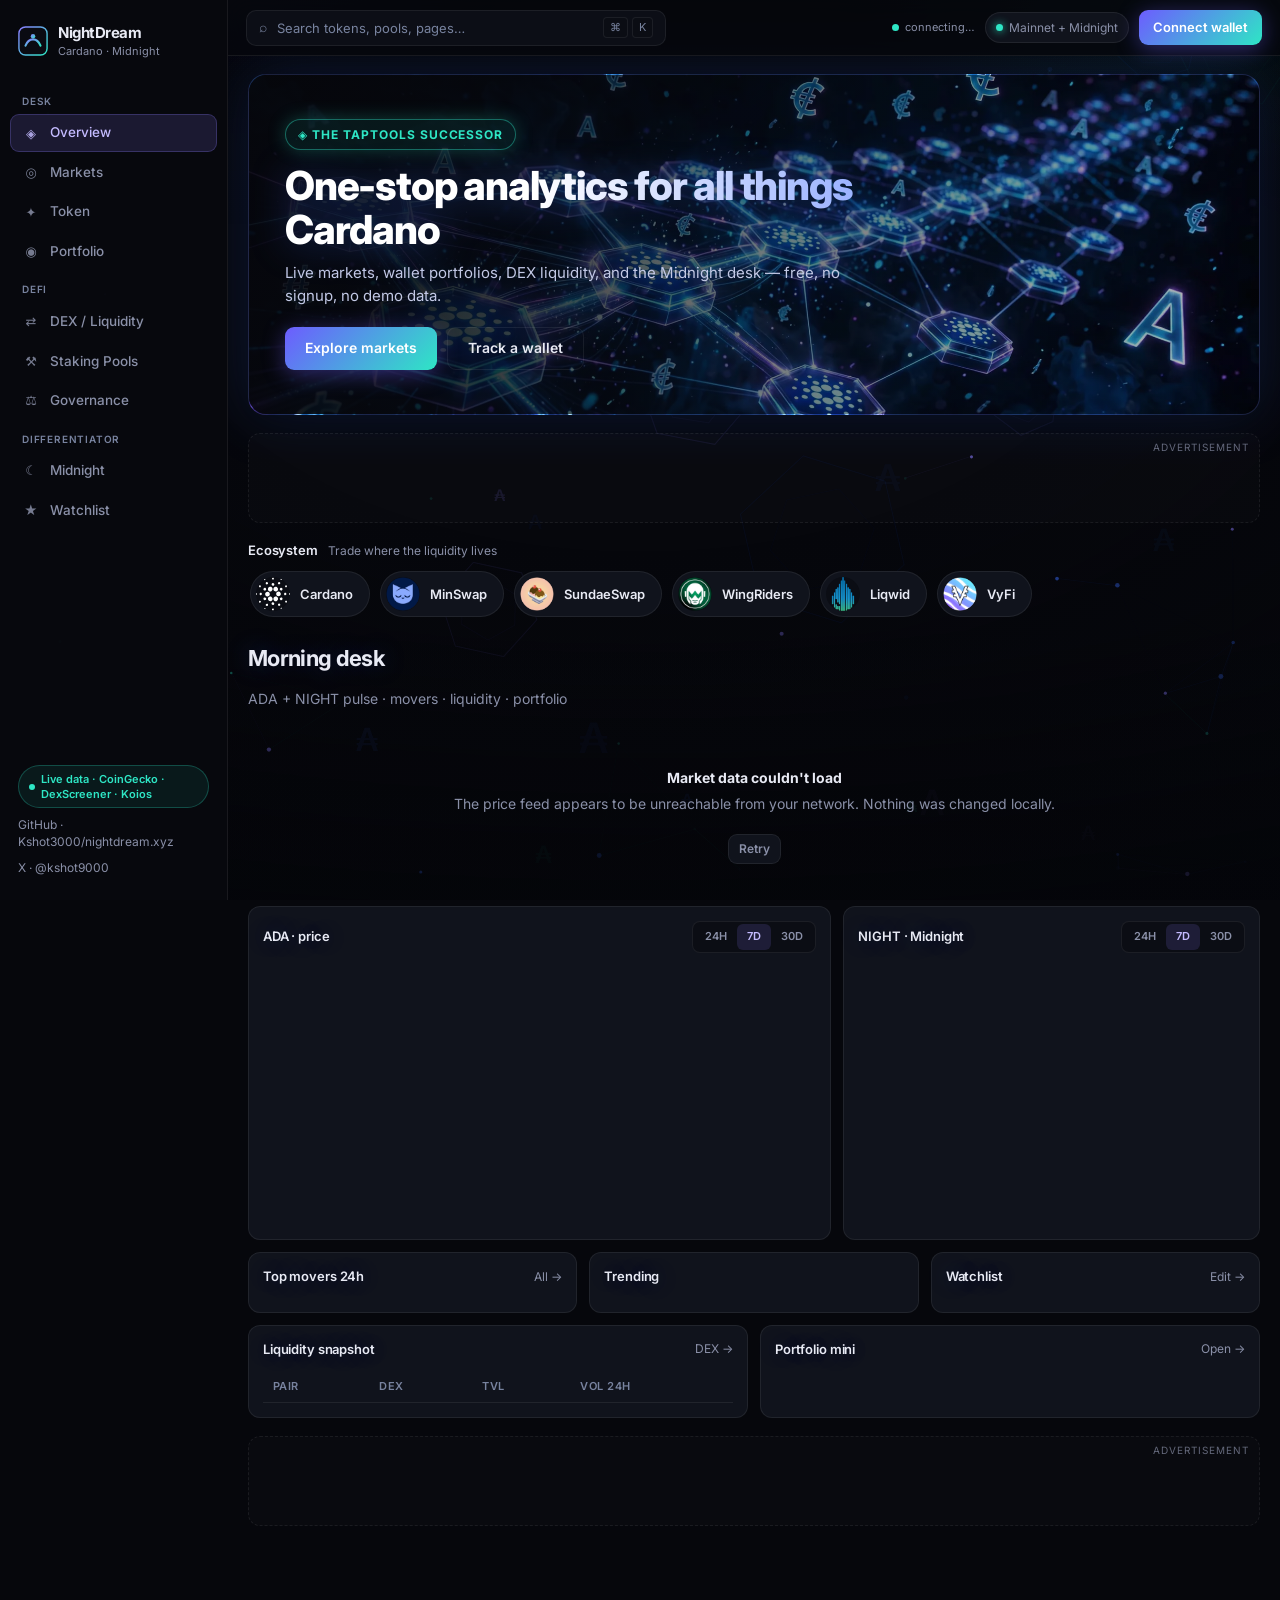
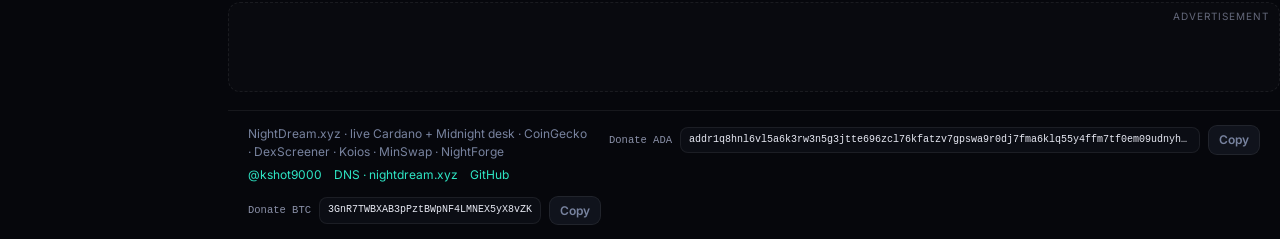
==== index.html @ 861d12ae "DEX page: correct token-page feed label, round bar-chart percentages" ====
<!DOCTYPE html>
<html lang="en">
<head>
  <meta charset="UTF-8" />
  <meta name="viewport" content="width=device-width, initial-scale=1" />
  <meta name="description" content="NightDream.xyz — the TapTools successor. One-stop live Cardano analytics: markets, wallet portfolios, DEX liquidity, Midnight/NIGHT desk. Free, no signup." />
  <meta name="theme-color" content="#06070c" />
  <meta property="og:type" content="website" />
  <meta property="og:site_name" content="NightDream.xyz" />
  <meta property="og:title" content="NightDream.xyz — One-stop live Cardano analytics" />
  <meta property="og:description" content="The TapTools successor: live Cardano markets, wallet portfolios, DEX liquidity, Midnight/NIGHT desk. Free, no signup." />
  <meta property="og:url" content="https://nightdream.xyz/" />
  <meta property="og:image" content="https://nightdream.xyz/assets/og-card.png" />
  <meta property="og:image:width" content="1200" />
  <meta property="og:image:height" content="630" />
  <meta name="twitter:card" content="summary_large_image" />
  <meta name="twitter:title" content="NightDream.xyz — One-stop live Cardano analytics" />
  <meta name="twitter:description" content="The TapTools successor: live Cardano markets, portfolios, DEX liquidity, Midnight desk. Free, no signup." />
  <meta name="twitter:image" content="https://nightdream.xyz/assets/og-card.png" />
  <title>NightDream.xyz — One-stop Cardano Analytics (TapTools successor)</title>
  <link rel="icon" href="./assets/favicon.svg" type="image/svg+xml" />
  <link rel="preconnect" href="https://fonts.googleapis.com" />
  <link rel="preconnect" href="https://fonts.gstatic.com" crossorigin />
  <!-- Preconnect the live-data API origins so the first market-data fetches skip DNS+TLS on first paint -->
  <link rel="preconnect" href="https://api.coingecko.com" />
  <link rel="preconnect" href="https://api.koios.rest" />
  <link rel="preconnect" href="https://agg-api.minswap.org" />
  <link rel="preconnect" href="https://api.dexscreener.com" />
  <link rel="preconnect" href="https://mainnet.nightforge.jp" />
  <link href="https://fonts.googleapis.com/css2?family=Inter:wght@400;500;600;700;800&display=swap" rel="stylesheet" />
  <link rel="stylesheet" href="./css/styles.css?v=20261001b" />
  <link rel="stylesheet" href="./css/fx.css?v=20260928d" />
  <!-- Preload the above-the-fold hero background (CSS background image, not discoverable by the preloader) -->
  <link rel="preload" as="image" href="./assets/hero-cardano.webp" fetchpriority="high" />
  <script async src="https://pagead2.googlesyndication.com/pagead/js/adsbygoogle.js?client=ca-pub-3316742664595468"
     crossorigin="anonymous"></script>
  <meta name="google-adsense-account" content="ca-pub-3316742664595468" />
</head>
<body>
  <a class="skip-link" href="#main">Skip to main content</a>
  <noscript>
    <div class="empty" style="max-width:520px;margin:15vh auto;padding:32px 24px;text-align:center">
      <strong>JavaScript is required</strong>
      <span class="muted">NightDream is a live analytics desk — prices, charts, and wallet features all run in your browser. Please enable JavaScript to continue.</span>
    </div>
  </noscript>
  <canvas id="bg-canvas" aria-hidden="true"></canvas>
  <div id="bg-dim" aria-hidden="true"></div>
  <div class="app">
    <div class="sidebar-overlay" id="sidebarOverlay"></div>
    <nav class="sidebar" id="sidebar" aria-label="Primary">
      <div class="brand">
        <div class="brand-mark" aria-hidden="true">
          <svg viewBox="0 0 32 32" width="30" height="30"><defs><linearGradient id="g" x1="0" y1="0" x2="1" y2="1"><stop stop-color="#8b7cff"/><stop offset="1" stop-color="#2ee6c5"/></linearGradient></defs><rect width="32" height="32" rx="8" fill="#0a0b12"/><rect x="1" y="1" width="30" height="30" rx="7" fill="none" stroke="url(#g)" stroke-width="1.5"/><path d="M8 21c3.5-9 12.5-9 16 0" stroke="url(#g)" stroke-width="2.2" fill="none" stroke-linecap="round"/><circle cx="16" cy="11" r="2.4" fill="url(#g)"/></svg>
        </div>
        <div>
          <div class="brand-name">NightDream</div>
          <div class="brand-sub">Cardano · Midnight</div>
        </div>
      </div>

      <nav class="nav">
        <div class="nav-label">Desk</div>
        <a class="nav-item active" href="#overview" data-route="overview" aria-current="page"><span class="nav-icon">◈</span> Overview</a>
        <a class="nav-item" href="#markets" data-route="markets"><span class="nav-icon">◎</span> Markets</a>
        <a class="nav-item" href="#token/ADA" data-route="token"><span class="nav-icon">✦</span> Token</a>
        <a class="nav-item" href="#portfolio" data-route="portfolio"><span class="nav-icon">◉</span> Portfolio</a>
        <div class="nav-label">DeFi</div>
        <a class="nav-item" href="#dex" data-route="dex"><span class="nav-icon">⇄</span> DEX / Liquidity</a>
        <a class="nav-item" href="#staking" data-route="staking"><span class="nav-icon">⚒</span> Staking Pools</a>
        <a class="nav-item" href="#governance" data-route="governance"><span class="nav-icon">⚖</span> Governance</a>
        <div class="nav-label">Differentiator</div>
        <a class="nav-item" href="#midnight" data-route="midnight"><span class="nav-icon">☾</span> Midnight</a>
        <a class="nav-item" href="#watchlist" data-route="watchlist"><span class="nav-icon">★</span> Watchlist</a>
      </nav>

      <div class="sidebar-foot">
        <div class="live-pill"><span class="pulse"></span> Live data · CoinGecko · DexScreener · Koios</div>
        <a class="gh-link" href="https://github.com/Kshot3000/nightdream.xyz" target="_blank" rel="noopener">GitHub · Kshot3000/nightdream.xyz</a>
        <a class="gh-link" href="https://x.com/kshot9000" target="_blank" rel="noopener">X · @kshot9000</a>
      </div>
    </nav>

    <div class="main">
      <header class="topbar">
        <button class="icon-btn menu-btn" id="menuBtn" aria-label="Toggle menu" type="button">☰</button>
        <div class="search">
          <span class="search-icon" aria-hidden="true">⌕</span>
          <input id="globalSearch" type="search" aria-label="Search tokens, pools, pages" title="Search tokens, pools, pages (press /)" placeholder="Search tokens, pools, pages…" autocomplete="off" readonly style="cursor:pointer" />
          <span class="search-hint"><span class="kbd">⌘</span><span class="kbd">K</span></span>
        </div>
        <div class="topbar-actions">
          <span class="freshness" id="dataFresh"><span class="pulse"></span> connecting…</span>
          <span class="network-chip"><span class="dot"></span><span>Mainnet + Midnight</span></span>
          <button class="btn btn-primary" id="connectBtn" type="button">Connect wallet</button>
        </div>
      </header>

      <main class="content" id="main" tabindex="-1">
        <!-- OVERVIEW -->
        <section id="overview" class="section visible" data-section="overview">
          <div class="hero">
            <div class="hero-inner">
              <div class="hero-badge">◈ The TapTools successor</div>
              <h1>One-stop analytics for all things Cardano</h1>
              <p>Live markets, wallet portfolios, DEX liquidity, and the Midnight desk — free, no signup, no demo data.</p>
              <div class="hero-cta">
                <a class="btn btn-primary" href="#markets">Explore markets</a>
                <a class="btn btn-ghost" href="#portfolio">Track a wallet</a>
              </div>
            </div>
          </div>
          <div class="ad-slot" data-ad="ov-top" aria-hidden="true"></div>
          <section class="eco-strip" aria-label="Cardano ecosystem">
            <div class="eco-head">
              <h2>Ecosystem</h2>
              <span class="muted">Trade where the liquidity lives</span>
            </div>
            <div class="eco-row">
              <a class="eco-chip" href="https://cardano.org" target="_blank" rel="noopener"><img src="./assets/ecosystem/cardano.svg" alt="Cardano" loading="lazy" decoding="async" /><span>Cardano</span></a>
              <a class="eco-chip" href="https://minswap.org" target="_blank" rel="noopener"><img src="./assets/ecosystem/minswap.png" alt="MinSwap" loading="lazy" decoding="async" /><span>MinSwap</span></a>
              <a class="eco-chip" href="https://app.sundae.fi" target="_blank" rel="noopener"><img src="./assets/ecosystem/sundaeswap.png" alt="SundaeSwap" loading="lazy" decoding="async" /><span>SundaeSwap</span></a>
              <a class="eco-chip" href="https://app.wingriders.com" target="_blank" rel="noopener"><img src="./assets/ecosystem/wingriders.png" alt="WingRiders" loading="lazy" decoding="async" /><span>WingRiders</span></a>
              <a class="eco-chip" href="https://liqwid.finance" target="_blank" rel="noopener"><img src="./assets/ecosystem/liqwid.png" alt="Liqwid" loading="lazy" decoding="async" /><span>Liqwid</span></a>
              <a class="eco-chip" href="https://vyfi.io" target="_blank" rel="noopener"><img src="./assets/ecosystem/vyfi.png" alt="VyFi" loading="lazy" decoding="async" /><span>VyFi</span></a>
            </div>
          </section>
          <div class="page-head">
            <div>
              <h1>Morning desk</h1>
              <p class="muted">ADA + NIGHT pulse · movers · liquidity · portfolio</p>
            </div>
            <div class="page-meta"><span id="lastUpdated"></span> <span id="ovFeedBadge"></span></div>
          </div>
          <div class="stat-grid" id="overviewStats"></div>
          <div class="panel-grid">
            <section class="panel">
              <div class="panel-head">
                <h2>ADA · price</h2>
                <div class="seg" id="ovAdaRange" data-chart="ADA">
                  <button class="seg-btn" data-range="24H">24H</button>
                  <button class="seg-btn active" data-range="7D">7D</button>
                  <button class="seg-btn" data-range="30D">30D</button>
                </div>
              </div>
              <div class="chart-wrap"><canvas id="ovAdaChart"></canvas></div>
            </section>
            <section class="panel">
              <div class="panel-head">
                <h2>NIGHT · Midnight</h2>
                <div class="seg" id="ovNightRange" data-chart="NIGHT">
                  <button class="seg-btn" data-range="24H">24H</button>
                  <button class="seg-btn active" data-range="7D">7D</button>
                  <button class="seg-btn" data-range="30D">30D</button>
                </div>
              </div>
              <div class="chart-wrap"><canvas id="ovNightChart"></canvas></div>
            </section>
          </div>
          <div class="panel-grid three">
            <section class="panel">
              <div class="panel-head"><h2>Top movers 24h</h2><a href="#markets" class="muted">All →</a></div>
              <div id="ovMovers"></div>
            </section>
            <section class="panel">
              <div class="panel-head"><h2>Trending</h2></div>
              <div id="ovTrending"></div>
            </section>
            <section class="panel">
              <div class="panel-head"><h2>Watchlist</h2><a href="#watchlist" class="muted">Edit →</a></div>
              <div id="ovWatch"></div>
            </section>
          </div>
          <div class="panel-grid equal">
            <section class="panel">
              <div class="panel-head"><h2>Liquidity snapshot</h2><a href="#dex" class="muted">DEX →</a></div>
              <div class="table-wrap"><table class="data-table" id="ovPools"><thead><tr><th>Pair</th><th>DEX</th><th>TVL</th><th>Vol 24h</th></tr></thead><tbody></tbody></table></div>
            </section>
            <section class="panel">
              <div class="panel-head"><h2>Portfolio mini</h2><a href="#portfolio" class="muted">Open →</a></div>
              <div id="ovPortfolio"></div>
            </section>
          </div>
          <div class="ad-slot" data-ad="ov-bottom" aria-hidden="true"></div>
        </section>

        <!-- MARKETS -->
        <section id="markets" class="section" data-section="markets">
          <div class="page-head">
            <div>
              <h1>Markets</h1>
              <p class="muted"><span id="marketCount">—</span> · live from CoinGecko <span id="feedBadgeSlot" role="status"></span></p>
            </div>
            <div class="page-meta freshness"><span class="pulse"></span> <span id="marketsFresh" role="status">connecting…</span></div>
          </div>
          <div class="ad-slot" data-ad="mk-top" aria-hidden="true"></div>
          <div class="tabs market-tabs" id="marketTabs">
            <button class="tab active" data-mtab="all" type="button">All</button>
            <button class="tab" data-mtab="DeFi" type="button">DeFi</button>
            <button class="tab" data-mtab="DEX" type="button">DEX</button>
            <button class="tab" data-mtab="Meme" type="button">Meme</button>
            <button class="tab" data-mtab="Stable" type="button">Stable</button>
          </div>
          <div class="tab-panel active" id="mtab-tokens">
            <div class="filters">
              <input type="search" id="marketSearch" aria-label="Filter market tokens" placeholder="Name, ticker, policy id, or asset unit…" />
              <select id="marketCat" aria-label="Filter by token category">
                <option value="">All categories</option>
              </select>
              <label class="chk"><input type="checkbox" id="watchOnly" /> Watchlist only</label>
            </div>
            <div class="panel">
              <div class="table-wrap">
                <table class="data-table" id="marketsTable">
                  <thead>
                    <tr>
                      <th>★</th>
                      <th>#</th>
                      <th data-sort="ticker">Token</th>
                      <th data-sort="price">Price</th>
                      <th data-sort="ch1h">1h</th>
                      <th data-sort="ch24">24h</th>
                      <th data-sort="ch7d">7d</th>
                      <th data-sort="vol">Vol 24h</th>
                      <th data-sort="mcap">Mkt Cap</th>
                    </tr>
                  </thead>
                  <tbody></tbody>
                </table>
              </div>
            </div>
          </div>
        </section>

        <!-- TOKEN -->
        <section id="token" class="section" data-section="token">
          <div id="tokenPage"></div>
          <div class="ad-slot" data-ad="tk-bottom" aria-hidden="true"></div>
        </section>

        <!-- PORTFOLIO -->
        <section id="portfolio" class="section" data-section="portfolio">
          <div class="page-head">
            <div>
              <h1>Portfolio</h1>
              <p class="muted">Live balances via CIP-30 wallets + Koios · read-only</p>
            </div>
          </div>
          <div id="pfConnect"></div>
          <div id="pfDash" style="display:none">
          <div class="stat-grid" id="pfStats"></div>
          <div class="panel" style="margin-bottom:12px">
            <div class="panel-head"><h2>Allocation</h2></div>
            <div style="display:flex;gap:16px;align-items:center;flex-wrap:wrap">
              <div class="chart-wrap xs" style="width:160px;height:160px;flex-shrink:0"><canvas id="pfAllocChart"></canvas></div>
              <div class="alloc-legend" id="pfAllocLegend"></div>
            </div>
          </div>
          <div class="panel">
            <div class="tabs" id="pfTabs">
              <button class="tab active" data-tab="tokens" type="button">Tokens</button>
              <button class="tab" data-tab="nfts" type="button">NFTs</button>
              <button class="tab" data-tab="activity" type="button">Activity</button>
              <button class="tab" data-tab="wallets" type="button">Wallets</button>
            </div>
            <div class="tab-panel active" id="pf-tokens"></div>
            <div class="tab-panel" id="pf-nfts"></div>
            <div class="tab-panel" id="pf-activity"></div>
            <div class="tab-panel" id="pf-wallets"></div>
          </div>
          </div>
        </section>

        <!-- DEX -->
        <section id="dex" class="section" data-section="dex">
          <div class="page-head">
            <div>
              <h1>DEX / Liquidity</h1>
              <p class="muted">Live pair data from DexScreener · <span id="dexNote"></span></p>
            </div>
          </div>
          <div class="dex-banner">
            <div class="dex-banner-inner">
              <h2>Where Cardano trades</h2>
              <p>Live liquidity across MinSwap, SundaeSwap, WingRiders and more.</p>
            </div>
          </div>
          <div class="stat-grid" id="dexPulse"></div>
          <div class="panel-grid equal">
            <section class="panel">
              <div class="panel-head"><h2>DEX volume 24h</h2></div>
              <div class="chart-wrap sm"><canvas id="dexVolChart"></canvas></div>
              <div id="dexList" style="margin-top:10px"></div>
            </section>
            <section class="panel">
              <div class="panel-head"><h2>Share</h2></div>
              <div style="display:flex;gap:16px;align-items:center;flex-wrap:wrap">
                <div class="chart-wrap xs" style="width:160px;height:160px"><canvas id="dexShareChart"></canvas></div>
                <div class="alloc-legend" id="dexShareLegend"></div>
              </div>
            </section>
          </div>
          <div class="panel" style="margin-top:12px">
            <div class="panel-head"><h2>Top pairs by 24h volume</h2></div>
            <div class="table-wrap">
              <table class="data-table" id="poolsTable">
                <thead><tr><th>Pair</th><th>DEX</th><th>Liquidity</th><th>Vol 24h</th><th>24h %</th><th>Buys/Sells</th><th></th></tr></thead>
                <tbody></tbody>
              </table>
            </div>
          </div>
        </section>

        <!-- STAKING -->
        <section id="staking" class="section" data-section="staking">
          <div class="page-head">
            <div>
              <h1>Staking Pools</h1>
              <p class="muted">Live pool rankings from Koios · <span id="stakNote"></span></p>
            </div>
          </div>
          <div class="stat-grid" id="stakPulse"></div>
          <div class="panel" style="margin-top:12px">
            <div class="panel-head"><h2>Top pools by active stake</h2>
              <input type="search" id="stakeSearch" aria-label="Search stake pools" placeholder="Ticker or pool id…" />
            </div>
            <div class="table-wrap">
              <table class="data-table" id="stakePoolsTable">
                <thead><tr><th data-sort="pool">Pool</th><th data-sort="stake">Active stake</th><th data-sort="sat">Saturation</th><th data-sort="margin">Margin</th><th data-sort="pledge">Pledge</th><th data-sort="delegators">Delegators</th><th data-sort="blocks">Blocks</th></tr></thead>
                <tbody></tbody>
              </table>
            </div>
            <p class="muted" style="margin:10px 4px 0;font-size:12px">Saturation over 100% means new delegations earn capped rewards — pools highlighted in red are oversaturated. Data: Koios pool_list + pool_info, refreshed every 6 hours via server snapshot.</p>
          </div>
        </section>

        <!-- GOVERNANCE -->
        <section id="governance" class="section" data-section="governance">
          <div class="page-head">
            <div>
              <h1>Governance</h1>
              <p class="muted">On-chain governance actions and DRep power · <span id="govNote"></span></p>
            </div>
          </div>
          <div class="stat-grid" id="govPulse"></div>
          <div class="panel" style="margin-top:12px">
            <div class="panel-head"><h2>Active actions</h2>
              <input type="search" id="govSearch" aria-label="Search governance actions" placeholder="Type, id or status…" />
            </div>
            <div class="stat-grid" id="govActive" style="margin-top:4px"></div>
          </div>
          <div class="panel" style="margin-top:12px">
            <div class="panel-head"><h2>Recently decided</h2></div>
            <div class="table-wrap">
              <table class="data-table" id="govRecentTable">
                <thead><tr><th>Action</th><th>Status</th><th>Proposed</th><th>Deposit</th><th>Tally</th><th>Votes</th></tr></thead>
                <tbody></tbody>
              </table>
            </div>
          </div>
          <div class="panel" style="margin-top:12px">
            <div class="panel-head"><h2>DRep leaderboard</h2></div>
            <div class="table-wrap">
              <table class="data-table" id="govDrepTable">
                <thead><tr><th>#</th><th>DRep</th><th>Voting power</th><th>Status</th></tr></thead>
                <tbody></tbody>
              </table>
            </div>
            <p class="muted" style="margin:10px 4px 0;font-size:12px">NightDream reports on-chain data and doesn't endorse any vote. Proposal metadata titles aren't published on-chain, so actions are identified by type and governance action ID. Data: Koios, refreshed every 6 hours via server snapshot.</p>
          </div>
        </section>

        <!-- MIDNIGHT -->
        <section id="midnight" class="section" data-section="midnight">
          <div class="page-head">
            <div>
              <h1>Midnight</h1>
              <p class="muted">NIGHT · live network · DUST model · bridge mental model</p>
            </div>
          </div>
          <div class="midnight-hero">
            <h2>☾ NIGHT overview</h2>
            <p class="muted" style="margin:0 0 12px;max-width:720px">Midnight is Cardano’s partner chain for shielded smart contracts. NIGHT is the native economic token; DUST is the renewable resource used to pay for shielded computation.</p>
            <div class="stat-grid" id="nightStats"></div>
          </div>
          <div class="panel" style="margin-bottom:12px" id="mnRedeemPanel">
            <div class="panel-head"><h2>NIGHT redemption</h2><span class="muted" id="redeemPhase"></span></div>
            <p class="muted" style="font-size:13px;margin:0 0 12px;max-width:840px;line-height:1.55">
              The Glacier claim window closed Oct 20, 2025. Claimants' NIGHT unlocks in four 25% thaws, 90 days apart —
              we're in the final window now. Missed the claim? A ~252M NIGHT Lost-and-Found phase covers eligible users
              who didn't claim in time. NightDream can't see your claim — exact dates live in the official portal.
            </p>
            <div class="stat-grid" id="redeemStats"></div>
            <div style="margin-top:12px">
              <h3 style="font-size:14px;margin:0 0 8px">My thaw schedule</h3>
              <div class="calc-box">
                <div>
                  <label for="redeemAlloc">Your NIGHT allocation</label>
                  <input type="number" id="redeemAlloc" min="0" step="1" placeholder="e.g. 40000" />
                </div>
                <div>
                  <label for="redeemFirst">First thaw date (shown in the portal)</label>
                  <input type="date" id="redeemFirst" />
                </div>
              </div>
              <div class="table-wrap" style="margin-top:8px">
                <table class="data-table" id="redeemTable">
                  <thead><tr><th>Thaw</th><th>Date</th><th>Unlocks</th><th>Status</th></tr></thead>
                  <tbody><tr><td colspan="4"><div class="empty">Enter your allocation and first thaw date to build your schedule.</div></td></tr></tbody>
                </table>
              </div>
              <p class="muted" style="font-size:12px;margin:8px 0 0">Computed locally from your inputs and saved in this browser only.
                Confirm exact dates at the official portal:
                <a href="https://www.midnight.gd/how-to-get-night" target="_blank" rel="noopener">midnight.gd/how-to-get-night</a>.</p>
            </div>
          </div>
          <div style="margin-bottom:12px">
            <section class="panel">
              <div class="panel-head"><h2>DUST calculator</h2><span class="muted">5 DUST max capacity / NIGHT</span></div>
              <p class="muted" style="font-size:12px;margin:0 0 12px" id="dustNote"></p>
              <div class="calc-box">
                <div>
                  <label for="nightHoldings">NIGHT holdings</label>
                  <input type="number" id="nightHoldings" value="10000" min="0" step="100" />
                </div>
                <div>
                  <label for="genFactor">Gen factor (tunable)</label>
                  <input type="number" id="genFactor" value="0.0146" min="0" step="0.0001" />
                </div>
              </div>
              <div class="calc-result" id="dustResult"></div>
            </section>
          </div>
          <div class="panel" style="margin-top:12px">
            <div class="panel-head"><h2>Bridge mental model · Cardano ↔ Midnight</h2></div>
            <div class="bridge-flow">
              <div class="bridge-node"><strong>Cardano</strong><span class="muted" style="font-size:12px">NIGHT · ADA · CNTs</span></div>
              <div class="bridge-arrow">↔</div>
              <div class="bridge-node" style="border-color:rgba(46,230,197,0.35)"><strong>Bridge</strong><span class="muted" style="font-size:12px">lock / mint · attest</span></div>
              <div class="bridge-arrow">↔</div>
              <div class="bridge-node"><strong>Midnight</strong><span class="muted" style="font-size:12px">shielded · DUST fees</span></div>
            </div>
            <p class="muted" style="font-size:13px;max-width:800px;margin:0 auto;text-align:center" id="bridgeNote"></p>
          </div>

          <div class="panel" style="margin-top:12px" id="mnBuildersTip">
            <div class="panel-head"><h2>Builders tip · Compact auth</h2><span class="muted">MPS-0029</span></div>
            <p class="muted" style="font-size:13px;margin:0;max-width:820px;line-height:1.55">
              Never gate Compact authorization on <code>ownPublicKey()</code> alone — it is a prover-supplied witness.
              Prefer witness-derived keys (<a href="https://github.com/midnightntwrk/example-bboard" target="_blank" rel="noopener">example-bboard</a>
              / <code>create-mn-app --template bboard</code>). Interactive lab:
              <a href="https://github.com/Kshot3000/Midnight-GrokBot-Agent/tree/main/apps/auth-lab" target="_blank" rel="noopener">MPS-0029 Auth Lab</a>
              · <a href="https://github.com/midnightntwrk/midnight-improvement-proposals/blob/main/mps/mps-0029-compact-caller-identity.md" target="_blank" rel="noopener">MPS-0029</a>.
            </p>
          </div>
          <div class="panel" style="margin-top:12px" id="mnNetPanel">
            <div class="panel-head">
              <h2>Midnight network</h2>
              <span class="muted" id="mnNetSource">NightForge explorer</span>
            </div>
            <div class="stat-grid" id="mnNetStats"></div>
            <p class="muted" style="font-size:12px;margin:10px 0 0">
              Live from the public <a href="https://nightforge.jp/api/docs" target="_blank" rel="noopener">NightForge API</a>
              · falls back to a soft empty state if unreachable
            </p>
          </div>
          <div class="panel" style="margin-top:12px">
            <div class="panel-head">
              <h2>NIGHT chart</h2>
              <div class="seg" id="nightRange" data-chart="NIGHT">
                <button class="seg-btn" data-range="24H">24H</button>
                <button class="seg-btn active" data-range="7D">7D</button>
                <button class="seg-btn" data-range="30D">30D</button>
              </div>
            </div>
            <div class="chart-wrap"><canvas id="nightDeepChart"></canvas></div>
          </div>
        </section>

        <!-- WATCHLIST -->
        <section id="watchlist" class="section" data-section="watchlist">
          <div class="page-head">
            <div>
              <h1>Watchlist</h1>
              <p class="muted">Persisted in localStorage · star tokens from Markets</p>
            </div>
          </div>
          <div class="panel">
            <div class="table-wrap">
              <table class="data-table" id="watchTable">
                <thead>
                  <tr>
                    <th></th><th>Token</th><th>Price</th><th>24h</th><th>Volume</th><th>Mcap</th><th></th>
                  </tr>
                </thead>
                <tbody></tbody>
              </table>
            </div>
            <div class="empty" id="watchEmpty" style="display:none">
              <strong>No favorites yet</strong>
              Star tokens from Markets — they’ll show up here.
            </div>
          </div>
        </section>
      </main>
      <div class="ad-slot" data-ad="ft-top" aria-hidden="true"></div>
      <footer class="footer-bar">
        <div class="footer-col">
          <span>NightDream.xyz · live Cardano + Midnight desk · CoinGecko · DexScreener · Koios · MinSwap · NightForge</span>
          <span class="footer-links">
            <a href="https://x.com/kshot9000" target="_blank" rel="noopener">@kshot9000</a>
            <a href="./docs/DNS.md">DNS · nightdream.xyz</a>
            <a href="https://github.com/Kshot3000/nightdream.xyz" target="_blank" rel="noopener">GitHub</a>
          </span>
        </div>
        <div class="footer-donate">
          <span class="muted">Donate ADA</span>
          <code id="donateAddr" title="Click to copy">addr1q8hnl6vl5a6k3rw3n5g3jtte696zcl76kfatzv7gpswa9r0dj7fma6klq55y4ffm7tf0em09udnyhuk4ah92pl5x9jpqjae44v</code>
          <button type="button" class="btn btn-sm" id="copyDonate">Copy</button>
        </div>
        <div class="footer-donate">
          <span class="muted">Donate BTC</span>
          <code id="donateAddrBtc" title="Click to copy">3GnR7TWBXAB3pPztBWpNF4LMNEX5yX8vZK</code>
          <button type="button" class="btn btn-sm" id="copyDonateBtc">Copy</button>
        </div>
      </footer>
    </div>
  </div>

  
  <div class="cmdk-backdrop" id="cmdk" role="dialog" aria-modal="true" aria-label="Command palette">
    <div class="cmdk">
      <input id="cmdkInput" type="search" aria-label="Command palette search" aria-controls="cmdkList" placeholder="Search tokens, pages, pools…" autocomplete="off" />
      <div class="cmdk-list" id="cmdkList" role="listbox" aria-label="Command results"></div>
    </div>
  </div>

<div class="toast-host" id="toastHost" aria-live="polite"></div>

  <script src="./js/charts.js?v=20261002b"></script>
  <script src="./js/tokens.js?v=20260929a"></script>
  <script src="./js/live.js?v=20261002b"></script>
  <script src="./js/data.js?v=20261001a"></script>
  <script src="./js/wallet.js?v=20261001d"></script>
  <script src="./js/app.js?v=20261002c"></script>
  <script src="./js/bg.js?v=20260928d"></script>
  <script src="./js/ads.js?v=20260928d"></script>
</body>
</html>
---- css/styles.css ----
:root {
  --bg: #06070c;
  --bg-elev: #0b0d14;
  --bg-panel: #10131c;
  --bg-hover: #161a27;
  --bg-input: #0c0e16;
  --border: rgba(255,255,255,0.07);
  --border-strong: rgba(255,255,255,0.12);
  --text: #e8eaf4;
  --muted: #8a90a8;
  --faint: #78839f; /* bumped from #5c637a (3.37:1) to pass WCAG AA 4.5:1 on --bg (5.31:1) */
  --accent: #8b7cff;
  --accent-2: #2ee6c5;
  --accent-dim: rgba(139,124,255,0.15);
  --teal-dim: rgba(46,230,197,0.12);
  --green: #2ee6c5;
  --red: #ff6b7a;
  --amber: #ffb020;
  --shadow: 0 8px 32px rgba(0,0,0,0.5);
  --radius: 12px;
  --radius-sm: 8px;
  --sidebar: 228px;
  --topbar: 56px;
  --font: "Inter", system-ui, -apple-system, BlinkMacSystemFont, sans-serif;
  --mono: "JetBrains Mono", "SF Mono", ui-monospace, Menlo, monospace;
}

*, *::before, *::after { box-sizing: border-box; }
html { scroll-behavior: smooth; }
body {
  margin: 0;
  font-family: var(--font);
  background: var(--bg);
  color: var(--text);
  min-height: 100vh;
  -webkit-font-smoothing: antialiased;
  font-size: 14px;
  line-height: 1.45;
}
a { color: inherit; text-decoration: none; }
/* Visible keyboard focus for all interactive elements (a11y) */
:focus-visible {
  outline: 2px solid var(--accent-2);
  outline-offset: 2px;
}

/* Skip link: visually hidden until keyboard focus (a11y) */
.skip-link {
  position: absolute;
  left: 12px;
  top: -56px;
  z-index: 300;
  padding: 10px 16px;
  border-radius: 8px;
  background: #141627;
  color: #fff;
  font-weight: 600;
  font-size: 14px;
  border: 1px solid rgba(139,124,255,0.5);
  transition: top 0.15s ease;
}
.skip-link:focus-visible {
  top: 12px;
  outline-offset: 4px;
}
#main:focus { outline: none; } /* skip-link target is focusable for AT, no visual ring needed */
button, input, select { font: inherit; color: inherit; }
button { cursor: pointer; border: none; background: none; }
table { border-collapse: collapse; width: 100%; }
img, svg { display: block; }

.app {
  display: flex;
  min-height: 100vh;
  background:
    radial-gradient(900px 480px at 8% -8%, rgba(139,124,255,0.14), transparent 55%),
    radial-gradient(700px 400px at 92% 0%, rgba(46,230,197,0.08), transparent 50%),
    var(--bg);
}

/* ——— Sidebar ——— */
.sidebar {
  width: var(--sidebar);
  flex-shrink: 0;
  background: rgba(8,9,14,0.96);
  border-right: 1px solid var(--border);
  padding: 16px 10px;
  display: flex;
  flex-direction: column;
  gap: 18px;
  position: sticky;
  top: 0;
  height: 100vh;
  z-index: 50;
  overflow-y: auto;
}
.brand { display: flex; align-items: center; gap: 10px; padding: 6px 8px; }
.brand-name { font-weight: 700; letter-spacing: -0.03em; font-size: 15px; }
.brand-sub { font-size: 11px; color: var(--muted); }
.nav { display: flex; flex-direction: column; gap: 2px; }
.nav-label {
  font-size: 10px; text-transform: uppercase; letter-spacing: 0.08em;
  color: var(--faint); padding: 10px 12px 4px; font-weight: 600;
}
.nav-item {
  display: flex; align-items: center; gap: 10px;
  padding: 9px 12px; border-radius: 9px;
  color: var(--muted); transition: background .12s, color .12s;
  font-weight: 500; font-size: 13.5px;
}
.nav-item:hover { background: var(--bg-hover); color: var(--text); }
.nav-item.active {
  background: var(--accent-dim); color: #c4bbff;
  box-shadow: inset 0 0 0 1px rgba(139,124,255,0.25);
}
.nav-icon { width: 18px; text-align: center; opacity: 0.85; font-size: 13px; }
.sidebar-foot { margin-top: auto; padding: 8px; display: flex; flex-direction: column; gap: 8px; }
.demo-pill {
  display: inline-flex; align-items: center; gap: 6px;
  font-size: 11px; font-weight: 600; color: var(--amber);
  background: rgba(255,176,32,0.1); border: 1px solid rgba(255,176,32,0.25);
  padding: 6px 10px; border-radius: 999px; width: fit-content;
}
.demo-pill::before { content: ""; width: 6px; height: 6px; border-radius: 50%; background: var(--amber); }
.gh-link { font-size: 12px; color: var(--muted); }
.gh-link:hover { color: var(--accent-2); }

/* ——— Main ——— */
.main { flex: 1; min-width: 0; display: flex; flex-direction: column; }
.topbar {
  height: var(--topbar); display: flex; align-items: center; gap: 12px;
  padding: 0 18px; border-bottom: 1px solid var(--border);
  background: rgba(6,7,12,0.75); backdrop-filter: blur(12px);
  position: sticky; top: 0; z-index: 30;
}
.menu-btn { display: none; font-size: 20px; padding: 6px 8px; color: var(--muted); }
.search {
  flex: 1; max-width: 420px; display: flex; align-items: center; gap: 8px;
  background: var(--bg-input); border: 1px solid var(--border); border-radius: 10px;
  padding: 0 12px; height: 36px;
}
.search:focus-within { border-color: rgba(139,124,255,0.45); box-shadow: 0 0 0 2px rgba(139,124,255,0.35); }
.search-icon { color: var(--faint); }
.search input {
  flex: 1; min-width: 0; background: none; border: none; outline: none; height: 100%;
  font-size: 13px; color: var(--text);
}
.search input::placeholder { color: var(--faint); }
.topbar-actions { display: flex; align-items: center; gap: 10px; margin-left: auto; }
.network-chip {
  display: inline-flex; align-items: center; gap: 6px;
  font-size: 12px; color: var(--muted);
  background: var(--bg-panel); border: 1px solid var(--border);
  padding: 6px 10px; border-radius: 999px;
}
.network-chip .dot {
  width: 7px; height: 7px; border-radius: 50%; background: var(--green);
  box-shadow: 0 0 8px var(--green);
}
.btn {
  display: inline-flex; align-items: center; justify-content: center; gap: 6px;
  padding: 8px 14px; border-radius: 9px; font-weight: 600; font-size: 13px;
  border: 1px solid var(--border); background: var(--bg-panel); transition: .12s;
}
.btn:hover { background: var(--bg-hover); border-color: var(--border-strong); }
.btn-primary {
  background: linear-gradient(135deg, #7c6cff, #5b8cff);
  border: none; color: #fff;
  box-shadow: 0 4px 16px rgba(124,108,255,0.35);
}
.btn-primary:hover { filter: brightness(1.08); }
.btn-ghost { background: transparent; }
.btn-sm { padding: 5px 10px; font-size: 12px; }

.content { padding: 18px 20px 40px; flex: 1; }
.section { display: none; animation: fadeIn .18s ease; }
.section.visible { display: block; }
@keyframes fadeIn { from { opacity: 0; transform: translateY(4px); } to { opacity: 1; transform: none; } }

.page-head {
  display: flex; align-items: flex-start; justify-content: space-between;
  gap: 16px; margin-bottom: 16px; flex-wrap: wrap;
}
.page-head h1 { margin: 0; font-size: 22px; letter-spacing: -0.03em; font-weight: 700; }
.page-head .muted, .muted { color: var(--muted); }
.page-meta { font-size: 12px; color: var(--faint); display: flex; align-items: center; gap: 8px; }
.badge-demo {
  font-size: 10px; font-weight: 700; letter-spacing: 0.06em;
  color: var(--amber); background: rgba(255,176,32,0.12);
  border: 1px solid rgba(255,176,32,0.3); padding: 2px 6px; border-radius: 4px;
}

/* ——— Panels & grids ——— */
.stat-grid {
  display: grid;
  grid-template-columns: repeat(auto-fit, minmax(160px, 1fr));
  gap: 10px; margin-bottom: 14px;
}
.stat-card {
  background: var(--bg-panel); border: 1px solid var(--border);
  border-radius: var(--radius); padding: 14px 14px 12px;
  position: relative; overflow: hidden;
}
.stat-card::after {
  content: ""; position: absolute; inset: 0 auto 0 0; width: 2px;
  background: linear-gradient(var(--accent), var(--accent-2)); opacity: 0.7;
}
.stat-label { font-size: 11px; color: var(--muted); font-weight: 500; margin-bottom: 6px; display: flex; align-items: center; gap: 6px; }
.stat-value { font-size: 20px; font-weight: 700; letter-spacing: -0.03em; font-variant-numeric: tabular-nums; }
.stat-sub { font-size: 12px; margin-top: 4px; font-variant-numeric: tabular-nums; }
.up { color: var(--green); }
.down { color: var(--red); }

.panel-grid { display: grid; grid-template-columns: 1.4fr 1fr; gap: 12px; margin-bottom: 12px; }
.panel-grid.three { grid-template-columns: repeat(3, 1fr); }
.panel-grid.equal { grid-template-columns: 1fr 1fr; }
.panel {
  background: var(--bg-panel); border: 1px solid var(--border);
  border-radius: var(--radius); padding: 14px; min-width: 0;
}
.panel-head {
  display: flex; align-items: center; justify-content: space-between;
  gap: 10px; margin-bottom: 12px; flex-wrap: wrap;
}
.panel-head h2, .panel-head h3 {
  margin: 0; font-size: 13px; font-weight: 600; color: var(--text);
  letter-spacing: -0.01em;
}
.panel-head .muted { font-size: 12px; }

.seg { display: inline-flex; background: var(--bg-elev); border: 1px solid var(--border); border-radius: 8px; padding: 2px; }
.seg-btn {
  padding: 5px 10px; border-radius: 6px; font-size: 11px; font-weight: 600;
  color: var(--muted); transition: .12s;
}
.seg-btn:hover { color: var(--text); }
.seg-btn.active { background: var(--accent-dim); color: #c4bbff; }

.chart-wrap { position: relative; width: 100%; height: 260px; }
.chart-wrap.sm { height: 180px; }
.chart-wrap.xs { height: 140px; }
.chart-wrap canvas { width: 100% !important; height: 100% !important; }
.chart-error {
  position: absolute; inset: 0; display: flex; align-items: center; justify-content: center;
  pointer-events: auto; z-index: 2;
}
.chart-error .btn { pointer-events: auto; }

/* ——— Tables ——— */
.table-wrap { overflow-x: auto; -webkit-overflow-scrolling: touch; }
.data-table th, .data-table td {
  padding: 10px 12px; text-align: left; white-space: nowrap;
  border-bottom: 1px solid var(--border); font-variant-numeric: tabular-nums;
}
.data-table th {
  font-size: 11px; text-transform: uppercase; letter-spacing: 0.04em;
  color: var(--faint); font-weight: 600; cursor: pointer; user-select: none;
  position: sticky; top: 0; background: var(--bg-panel); z-index: 1;
}
.data-table th:hover { color: var(--text); }
.data-table th.sorted { color: var(--accent-2); }
.data-table td { font-size: 13px; }
.data-table tbody tr { transition: background .1s; }
.data-table tbody tr:hover { background: var(--bg-hover); cursor: pointer; }
.data-table .token-cell { display: flex; align-items: center; gap: 10px; }
.token-avatar {
  width: 28px; height: 28px; border-radius: 8px;
  display: grid; place-items: center; font-size: 11px; font-weight: 700;
  background: linear-gradient(135deg, var(--accent-dim), var(--teal-dim));
  border: 1px solid var(--border); color: #c4bbff; flex-shrink: 0;
}
.token-avatar.sm { width: 22px; height: 22px; font-size: 9px; border-radius: 6px; }
.token-meta { display: flex; flex-direction: column; gap: 1px; min-width: 0; }
.token-meta strong { font-size: 13px; }
.token-meta span { font-size: 11px; color: var(--muted); }
.star-btn { color: var(--faint); padding: 4px; font-size: 14px; }
.star-btn.on { color: var(--amber); }

.filters {
  display: flex; flex-wrap: wrap; gap: 8px; align-items: center; margin-bottom: 12px;
}
.filters input, .filters select {
  background: var(--bg-input); border: 1px solid var(--border);
  border-radius: 8px; padding: 8px 12px; font-size: 13px; outline: none;
}
.filters input:focus, .filters select:focus { border-color: rgba(139,124,255,0.45); box-shadow: 0 0 0 2px rgba(139,124,255,0.35); }
.filters input { min-width: 200px; }

/* ——— Lists / strips ——— */
.list-row {
  display: flex; align-items: center; justify-content: space-between;
  gap: 10px; padding: 9px 4px; border-bottom: 1px solid var(--border);
  font-size: 13px;
}
.list-row:last-child { border-bottom: none; }
.list-row:hover { background: var(--bg-hover); margin: 0 -8px; padding-left: 8px; padding-right: 8px; border-radius: 6px; }
/* Token-navigation links rendered as anchors (keyboard operable): keep row visuals */
a.row-link { color: inherit; text-decoration: none; cursor: pointer; }
.news-strip { display: flex; gap: 10px; overflow-x: auto; padding-bottom: 4px; margin-bottom: 12px; }
.news-chip {
  flex: 0 0 auto; max-width: 280px;
  background: var(--bg-panel); border: 1px solid var(--border);
  border-radius: 10px; padding: 10px 12px; cursor: pointer;
}
.news-chip:hover { border-color: rgba(139,124,255,0.35); }
.news-chip .src { font-size: 10px; color: var(--accent-2); font-weight: 600; text-transform: uppercase; letter-spacing: 0.04em; }
.news-chip .ttl { font-size: 12.5px; margin: 4px 0 2px; line-height: 1.35; display: -webkit-box; -webkit-line-clamp: 2; -webkit-box-orient: vertical; overflow: hidden; }
.news-chip .when { font-size: 11px; color: var(--faint); }
.tag {
  display: inline-block; font-size: 10px; font-weight: 600;
  padding: 2px 6px; border-radius: 4px; background: var(--accent-dim); color: #c4bbff;
}
.tag.midnight { background: var(--teal-dim); color: var(--accent-2); }
.tag.dex { background: rgba(91,140,255,0.15); color: #8bb0ff; }
.tag.markets { background: rgba(255,176,32,0.12); color: var(--amber); }
.tag.fallback { background: rgba(255,176,32,0.14); color: var(--amber); border: 1px solid rgba(255,176,32,0.4); }

/* ——— Token page ——— */
.token-banner {
  display: flex; align-items: center; gap: 14px; flex-wrap: wrap;
  margin-bottom: 14px; padding: 16px; border-radius: var(--radius);
  background: linear-gradient(135deg, rgba(139,124,255,0.12), rgba(46,230,197,0.06));
  border: 1px solid var(--border);
}
.token-banner .big-avatar {
  width: 48px; height: 48px; border-radius: 14px; font-size: 16px;
  display: grid; place-items: center; font-weight: 800;
  background: linear-gradient(135deg, #8b7cff, #2ee6c5); color: #0a0b12;
}
.token-banner h1 { margin: 0; font-size: 22px; }
.token-picker { background: rgba(255,255,255,0.06); border: 1px solid rgba(139,124,255,0.25); border-radius: 10px; padding: 8px 10px; font-size: 13px; max-width: 230px; }
.token-picker:focus { border-color: rgba(139,124,255,0.45); box-shadow: 0 0 0 2px rgba(139,124,255,0.35); outline: none; }
.token-banner .price-row { display: flex; align-items: baseline; gap: 10px; margin-top: 4px; }
.token-banner .price { font-size: 26px; font-weight: 700; letter-spacing: -0.03em; }
.links-row { display: flex; flex-wrap: wrap; gap: 8px; margin-top: 8px; }
.link-out {
  font-size: 12px; color: var(--muted); border: 1px solid var(--border);
  padding: 4px 10px; border-radius: 999px;
}
.link-out:hover { color: var(--accent-2); border-color: rgba(46,230,197,0.35); }

.fish-badge {
  font-size: 10px; font-weight: 700; text-transform: uppercase;
  padding: 2px 6px; border-radius: 4px; letter-spacing: 0.03em;
}
.fish-badge.whale { background: rgba(139,124,255,0.2); color: #c4bbff; }
.fish-badge.dolphin { background: rgba(91,140,255,0.2); color: #8bb0ff; }
.fish-badge.fish { background: rgba(46,230,197,0.15); color: var(--accent-2); }
.fish-badge.shrimp { background: rgba(148,163,184,0.15); color: #94a3b8; }

.trade-side.buy { color: var(--green); font-weight: 600; }
.trade-side.sell { color: var(--red); font-weight: 600; }

/* ——— Portfolio ——— */
.tabs {
  display: flex; gap: 4px; border-bottom: 1px solid var(--border); margin-bottom: 14px;
  /* ~390px and below (zoom / smaller phones): the tab row is nowrap — let it
     scroll horizontally like a native tab bar instead of squeezing buttons. */
  overflow-x: auto; -webkit-overflow-scrolling: touch; scrollbar-width: none;
}
.tabs::-webkit-scrollbar { display: none; }
.tab {
  padding: 10px 14px; font-size: 13px; font-weight: 600; color: var(--muted);
  border-bottom: 2px solid transparent; margin-bottom: -1px;
  flex-shrink: 0; white-space: nowrap;
}
.tab:hover { color: var(--text); }
.tab.active { color: #c4bbff; border-bottom-color: var(--accent); }
.tab-panel { display: none; }
.tab-panel.active { display: block; }
.alloc-legend { display: flex; flex-direction: column; gap: 6px; font-size: 12px; }
.alloc-legend span { display: flex; justify-content: space-between; gap: 12px; }
.dot-swatch { width: 8px; height: 8px; border-radius: 2px; display: inline-block; margin-right: 6px; }

/* ——— Midnight ——— */
.midnight-hero {
  padding: 18px; border-radius: var(--radius); margin-bottom: 14px;
  background:
    radial-gradient(600px 200px at 80% 0%, rgba(46,230,197,0.15), transparent),
    linear-gradient(135deg, rgba(139,124,255,0.1), rgba(10,11,18,0.4));
  border: 1px solid rgba(46,230,197,0.2);
}
.midnight-hero h2 { margin: 0 0 6px; font-size: 18px; }
.calc-box {
  display: grid; grid-template-columns: 1fr 1fr; gap: 12px;
}
.calc-box label { display: block; font-size: 11px; color: var(--muted); margin-bottom: 4px; font-weight: 600; }
.calc-box input {
  width: 100%; background: var(--bg-input); border: 1px solid var(--border);
  border-radius: 8px; padding: 10px 12px; outline: none;
}
.calc-box input:focus { border-color: rgba(46,230,197,0.45); box-shadow: 0 0 0 2px rgba(46,230,197,0.35); }
.calc-result {
  margin-top: 12px; padding: 12px; border-radius: 10px;
  background: var(--teal-dim); border: 1px solid rgba(46,230,197,0.25);
  font-size: 13px; line-height: 1.6;
}
.bridge-flow {
  display: flex; align-items: center; justify-content: center; gap: 12px;
  flex-wrap: wrap; padding: 16px 8px;
}
.bridge-node {
  padding: 14px 18px; border-radius: 12px; text-align: center; min-width: 120px;
  background: var(--bg-elev); border: 1px solid var(--border);
}
.bridge-node strong { display: block; margin-bottom: 4px; }
.bridge-arrow { color: var(--accent-2); font-size: 20px; font-weight: 700; }

/* ——— Watchlist empty ——— */
.empty {
  text-align: center; padding: 40px 20px; color: var(--muted);
  /* ~390px: fail-soft states render inside .data-table td (white-space:nowrap
     inherits into the block). Restore wrapping so error/retry copy never
     forces the pools table sideways on narrow screens. */
  white-space: normal;
}
.empty strong { display: block; color: var(--text); margin-bottom: 6px; }

/* ——— Toast ——— */
.toast-host {
  position: fixed; bottom: 20px; right: 20px; z-index: 100;
  display: flex; flex-direction: column; gap: 8px;
}
.toast {
  background: var(--bg-panel); border: 1px solid var(--border-strong);
  border-radius: 10px; padding: 12px 16px; box-shadow: var(--shadow);
  font-size: 13px; max-width: 320px; animation: fadeIn .2s ease;
}

/* ——— Overlay mobile ——— */
.sidebar-overlay {
  display: none; position: fixed; inset: 0; background: rgba(0,0,0,0.55);
  z-index: 45;
}
.sidebar-overlay.show { display: block; }

/* ——— Responsive ——— */
@media (max-width: 1100px) {
  .panel-grid, .panel-grid.three, .panel-grid.equal { grid-template-columns: 1fr; }
  .calc-box { grid-template-columns: 1fr; }
}
@media (max-width: 860px) {
  .sidebar {
    position: fixed; left: 0; transform: translateX(-105%);
    transition: transform .2s ease; width: min(280px, 86vw);
    z-index: 60; /* decisively above the scrim (45) so taps always land on links */
  }
  .sidebar.open { transform: translateX(0); }
  .menu-btn {
    display: inline-flex;
    -webkit-tap-highlight-color: transparent;
    border-radius: 8px;
    transition: background .12s ease;
  }
  .menu-btn:active { background: rgba(139,124,255,0.16); }
  .menu-btn[aria-expanded="true"] { background: rgba(139,124,255,0.16); color: var(--text); }
  .network-chip span:not(.dot) { display: none; }
  .content { padding: 14px 12px 32px; }
  .stat-value { font-size: 17px; }
}

/* ——— Float-inspired denser tweaks ——— */
.data-table th, .data-table td { padding: 8px 10px; }
.data-table td { font-size: 12.5px; }
.spark {
  width: 72px; height: 28px; display: inline-block; vertical-align: middle;
}
.spark canvas { width: 72px !important; height: 28px !important; }
.rank-cell { color: var(--faint); font-size: 12px; width: 28px; }
.freshness {
  display: inline-flex; align-items: center; gap: 6px;
  font-size: 11px; color: var(--muted);
}
.freshness .pulse {
  width: 7px; height: 7px; border-radius: 50%; background: var(--green);
  animation: pulse 1.6s ease infinite;
}
@keyframes pulse {
  0%, 100% { opacity: 1; box-shadow: 0 0 0 0 rgba(46,230,197,0.5); }
  50% { opacity: 0.7; box-shadow: 0 0 0 6px rgba(46,230,197,0); }
}
.market-tabs { margin-bottom: 12px; }
.liq-filter { display: flex; align-items: center; gap: 8px; font-size: 12px; color: var(--muted); }
.liq-filter input[type="range"] { width: 120px; accent-color: var(--accent); }
.chk {
  display: inline-flex; align-items: center; gap: 6px;
  font-size: 12px; color: var(--muted); user-select: none;
}
.chk input { accent-color: var(--accent); }

/* Token detail denser header */
.token-stats-row {
  display: grid;
  grid-template-columns: repeat(auto-fit, minmax(110px, 1fr));
  gap: 8px; margin: 12px 0;
}
.token-stat {
  background: var(--bg-elev); border: 1px solid var(--border);
  border-radius: 8px; padding: 10px;
}
.token-stat .lbl { font-size: 10px; color: var(--faint); text-transform: uppercase; letter-spacing: 0.04em; }
.token-stat .val { font-size: 14px; font-weight: 700; margin-top: 4px; font-variant-numeric: tabular-nums; }
.asset-id {
  font-family: var(--mono); font-size: 11px; color: var(--muted);
  background: var(--bg-elev); border: 1px solid var(--border);
  padding: 4px 8px; border-radius: 6px; cursor: pointer; max-width: 280px;
  overflow: hidden; text-overflow: ellipsis; white-space: nowrap;
}
.asset-id:hover { color: var(--accent-2); border-color: rgba(46,230,197,0.35); }

.expand-row { cursor: pointer; }
.expand-detail {
  display: none; background: var(--bg-elev);
  border-bottom: 1px solid var(--border);
}
.expand-detail.open { display: table-row; }
.expand-detail td { padding: 12px 16px; white-space: normal; font-size: 12px; color: var(--muted); }

/* Command palette ⌘K */
.cmdk-backdrop {
  display: none; position: fixed; inset: 0; z-index: 200;
  background: rgba(0,0,0,0.55); backdrop-filter: blur(4px);
  align-items: flex-start; justify-content: center; padding-top: 12vh;
}
.cmdk-backdrop.open { display: flex; }
.cmdk {
  width: min(560px, 92vw); background: #12141e;
  border: 1px solid var(--border-strong); border-radius: 14px;
  box-shadow: 0 24px 64px rgba(0,0,0,0.65); overflow: hidden;
}
.cmdk input {
  width: 100%; background: transparent; border: none; outline: none;
  padding: 16px 18px; font-size: 15px; border-bottom: 1px solid var(--border);
  color: var(--text);
}
.cmdk-list { max-height: 360px; overflow-y: auto; padding: 6px; }
.cmdk-item {
  display: flex; align-items: center; gap: 10px;
  padding: 10px 12px; border-radius: 8px; cursor: pointer;
  font-size: 13px;
}
.cmdk-item:hover, .cmdk-item.active { background: var(--accent-dim); }
.cmdk-item .hint { margin-left: auto; font-size: 11px; color: var(--faint); }
.cmdk-empty { padding: 24px; text-align: center; color: var(--muted); font-size: 13px; }
.kbd {
  font-size: 11px; color: var(--faint); border: 1px solid var(--border);
  padding: 2px 6px; border-radius: 4px; background: var(--bg-elev);
}
.search-hint { display: none; }
@media (min-width: 900px) {
  .search-hint { display: inline-flex; align-items: center; gap: 4px; margin-left: 8px; }
}

.smart-tag {
  font-size: 9px; font-weight: 700; letter-spacing: 0.04em;
  padding: 1px 5px; border-radius: 3px; margin-left: 4px;
  background: rgba(255,176,32,0.15); color: var(--amber);
}

/* ——— Live rebuild additions ——— */
.live-pill {
  display: inline-flex; align-items: center; gap: 6px;
  font-size: 11px; font-weight: 600; color: var(--green);
  background: rgba(46,230,197,0.08); border: 1px solid rgba(46,230,197,0.25);
  padding: 6px 10px; border-radius: 999px; width: fit-content; line-height: 1.3;
}
.live-pill .pulse {
  width: 6px; height: 6px; border-radius: 50%; background: var(--green);
  animation: pulse 1.6s ease infinite; flex-shrink: 0;
}
.flat { color: var(--muted); }
img.token-avatar { object-fit: cover; }
.token-banner .big-avatar img,
.token-banner .big-avatar span.token-avatar {
  width: 48px; height: 48px; border-radius: 14px; font-size: 16px;
}

/* skeletons */
.skel {
  display: block; border-radius: 6px;
  background: linear-gradient(90deg, rgba(255,255,255,0.04) 25%, rgba(255,255,255,0.09) 50%, rgba(255,255,255,0.04) 75%);
  background-size: 200% 100%;
  animation: skel 1.2s ease infinite;
}
@keyframes skel { to { background-position: -200% 0; } }
@media (prefers-reduced-motion: reduce) { .skel { animation: none; } }

/* key-value rows */
.kv {
  display: flex; align-items: center; justify-content: space-between; gap: 12px;
  padding: 8px 2px; border-bottom: 1px solid var(--border); font-size: 13px;
}
.kv:last-child { border-bottom: none; }
.kv > span:first-child { color: var(--muted); font-size: 12px; }
/* ~390px: kv values can hold long unbreakable mono strings (hashes, fingerprints)
   whose flex min-content would widen the page past the viewport — let them break. */
.kv code { overflow-wrap: anywhere; }
.kv code { font-family: var(--mono); font-size: 11px; }

/* wallet */
.wallet-grid { display: grid; grid-template-columns: repeat(auto-fill, minmax(150px, 1fr)); gap: 10px; margin-top: 12px; }
.wallet-card {
  display: flex; flex-direction: column; align-items: center; gap: 8px;
  padding: 18px 12px; border-radius: var(--radius);
  background: var(--bg-elev); border: 1px solid var(--border); transition: .12s;
}
.wallet-card:hover { border-color: rgba(139,124,255,0.45); background: var(--bg-hover); }
.wallet-card img { width: 40px; height: 40px; border-radius: 10px; }
.install-row { display: flex; flex-wrap: wrap; gap: 8px; margin-top: 10px; justify-content: center; }
.install-row a {
  font-size: 12px; padding: 6px 12px; border-radius: 999px;
  border: 1px solid var(--border); color: var(--muted); text-transform: capitalize;
}
.install-row a:hover { color: var(--accent-2); border-color: rgba(46,230,197,0.35); }
.row-flex { display: flex; gap: 8px; flex-wrap: wrap; }
.row-flex .input { flex: 1; min-width: 200px; }
.input {
  background: var(--bg-input); border: 1px solid var(--border);
  border-radius: 8px; padding: 10px 12px; outline: none; font-size: 13px;
}
.input:focus { border-color: rgba(139,124,255,0.45); box-shadow: 0 0 0 2px rgba(139,124,255,0.35); }

/* nfts */
.nft-grid { display: grid; grid-template-columns: repeat(auto-fill, minmax(130px, 1fr)); gap: 10px; }
.nft-card {
  background: var(--bg-elev); border: 1px solid var(--border);
  border-radius: 10px; padding: 10px; overflow: hidden;
}
.nft-art {
  height: 84px; border-radius: 8px; display: grid; place-items: center;
  font-size: 28px; font-weight: 800; color: #0a0b12;
  background: linear-gradient(135deg, #8b7cff, #2ee6c5); margin-bottom: 8px;
}
.nft-name { font-size: 12px; font-weight: 600; white-space: nowrap; overflow: hidden; text-overflow: ellipsis; }

/* buys vs sells */
.bs-bar { display: flex; height: 10px; border-radius: 999px; overflow: hidden; background: var(--bg-elev); margin: 6px 0 10px; }
.bs-buy { background: linear-gradient(90deg, #1fbf9e, #2ee6c5); }
.bs-sell { background: linear-gradient(90deg, #ff6b7a, #d94f5e); }
.bs-legend { display: flex; flex-direction: column; gap: 6px; font-size: 12px; }

.hover-readout { min-height: 20px; font-size: 12px; color: var(--muted); margin-top: 8px; font-variant-numeric: tabular-nums; }
canvas.chart-lg { width: 100% !important; height: 100% !important; }

.pf-mini-worth { font-size: 24px; font-weight: 800; letter-spacing: -0.03em; margin-bottom: 8px; }
.pf-mini-worth .muted { font-size: 12px; font-weight: 500; }

/* footer */
.footer-bar {
  display: flex; align-items: center; justify-content: space-between; gap: 12px; flex-wrap: wrap;
  padding: 14px 20px; border-top: 1px solid var(--border);
  font-size: 12px; color: var(--faint);
}
.footer-links { display: flex; align-items: center; gap: 12px; flex-wrap: wrap; }
.footer-links a { color: var(--accent-2); }
.footer-bar .muted { font-family: var(--mono); font-size: 10.5px; }

@media (max-width: 860px) {
  .footer-bar { padding: 12px; }
}

.footer-bar {
  flex-wrap: wrap;
  gap: 12px 20px;
  align-items: flex-start;
}
.footer-col {
  display: flex;
  flex-direction: column;
  gap: 6px;
  flex: 1;
  min-width: 220px;
}
.footer-donate {
  display: flex;
  flex-wrap: wrap;
  align-items: center;
  gap: 8px;
  font-size: 12px;
  max-width: 100%;
  /* ~390px: the nowrap donation address is a 600px+ unbreakable run; as a flex
     item its automatic minimum size (min-content) would expand the whole page
     layout viewport. min-width:0 lets it shrink; the code keeps its own
     max-width + ellipsis. */
  min-width: 0;
}
.footer-donate code {
  font-family: var(--mono);
  font-size: 10px;
  background: var(--bg-elev);
  border: 1px solid var(--border);
  padding: 5px 8px;
  border-radius: 8px;
  color: var(--text);
  max-width: min(520px, 70vw);
  overflow: hidden;
  text-overflow: ellipsis;
  white-space: nowrap;
  cursor: pointer;
}
.footer-donate code:hover { border-color: rgba(139,124,255,0.45); color: var(--accent-2); }

/* ---------- Ecosystem strip ---------- */
.eco-strip { margin: 0 0 18px; }
.eco-head { display: flex; align-items: baseline; gap: 10px; margin-bottom: 10px; }
.eco-head h2 { margin: 0; font-size: 13px; font-weight: 600; letter-spacing: -0.01em; }
.eco-head .muted { font-size: 12px; }
.eco-row { display: flex; gap: 10px; overflow-x: auto; padding: 2px 2px 8px; scrollbar-width: thin; }
.eco-chip {
  flex: 0 0 auto; display: inline-flex; align-items: center; gap: 10px;
  background: var(--bg-panel); border: 1px solid var(--border);
  border-radius: 999px; padding: 5px 16px 5px 5px;
  font-size: 13px; font-weight: 600;
  transition: transform .12s ease, border-color .12s ease, box-shadow .12s ease;
}
.eco-chip img { width: 34px; height: 34px; border-radius: 50%; background: #0b0d14; object-fit: cover; }
.eco-chip:hover { transform: translateY(-2px); border-color: rgba(139,124,255,0.4); box-shadow: var(--shadow); }

/* ---------- Rank badges (trending) ---------- */
.rank-badge {
  display: inline-grid; place-items: center; flex-shrink: 0;
  min-width: 26px; height: 24px; padding: 0 6px; border-radius: 7px;
  font-size: 11px; font-weight: 700; color: var(--muted);
  background: var(--bg-elev); border: 1px solid var(--border);
  font-variant-numeric: tabular-nums;
}
.rank-badge.top {
  color: #06131a; border: none;
  background: linear-gradient(135deg, var(--accent-2), #8fd6ff);
}

/* ---------- Liquidity share bars ---------- */
.liq-bar { height: 4px; border-radius: 3px; background: rgba(255,255,255,0.08); margin-top: 6px; overflow: hidden; min-width: 70px; }
.liq-bar i { display: block; height: 100%; border-radius: 3px; background: linear-gradient(90deg, var(--accent), var(--accent-2)); }
.liq-bar i.warn { background: linear-gradient(90deg, #ffb020, #ff8c3b); }
.liq-bar i.over { background: linear-gradient(90deg, #ff6b7a, #d43f52); }
.tally { display: flex; height: 8px; border-radius: 4px; overflow: hidden; background: rgba(148,163,184,0.15); min-width: 90px; }
.tally i { display: block; height: 100%; }

/* ---------- DEX venue cells ---------- */
.dex-cell { display: inline-flex; align-items: center; gap: 8px; }
.dex-cell img { width: 22px; height: 22px; border-radius: 50%; background: #0b0d14; object-fit: cover; flex-shrink: 0; }
.dex-cell span:last-child { text-transform: capitalize; }

/* ---------- Hero ---------- */
.hero {
  position: relative;
  border: 1px solid var(--border);
  border-radius: 18px;
  overflow: hidden;
  background: #0a0b16; /* hero art comes from fx.css (hero-cardano.webp); the old hero-bg.jpg was dead weight */
  margin-bottom: 18px;
}
.hero::after {
  content: "";
  position: absolute;
  inset: 0;
  background: linear-gradient(100deg, rgba(6,7,12,0.88) 20%, rgba(6,7,12,0.45) 55%, rgba(6,7,12,0.15) 100%);
  pointer-events: none;
}
.hero-inner {
  position: relative;
  z-index: 1;
  padding: 44px 36px;
  max-width: 640px;
}
.hero-badge {
  display: inline-block;
  font-size: 12px;
  font-weight: 700;
  letter-spacing: 0.08em;
  text-transform: uppercase;
  color: var(--accent-2);
  border: 1px solid rgba(46,230,197,0.4);
  background: rgba(46,230,197,0.08);
  padding: 6px 12px;
  border-radius: 999px;
  margin-bottom: 14px;
}
.hero h1 {
  margin: 0 0 10px;
  font-size: clamp(26px, 4vw, 40px);
  letter-spacing: -0.03em;
  font-weight: 800;
  line-height: 1.08;
}
.hero p {
  margin: 0 0 20px;
  color: #c3c9e6;
  font-size: 15px;
  line-height: 1.55;
}
.hero-cta { display: flex; gap: 10px; flex-wrap: wrap; }
.hero-cta .btn { padding: 10px 20px; font-size: 14px; }
@media (max-width: 640px) {
  .hero-inner { padding: 30px 22px; }
  /* ~390px topbar: menu + search + freshness + chip + connect button overflowed
     the viewport (search input's intrinsic min-width blocked flex shrink).
     Give the search room: hide the freshness caption, tighten gaps. */
  .topbar { padding: 0 12px; gap: 8px; }
  .topbar-actions { gap: 8px; }
  .freshness { display: none; }
  /* ~390px topbar headroom: the ⌘K hint chips are desktop-only cues (the
     palette opens on tap too) and the connect button must never wrap mid-label. */
  .search-hint { display: none; }
  .topbar .btn { white-space: nowrap; flex-shrink: 0; }
  /* ~390px: menu + search + actions can't all fit at natural sizes — the
     nowrap connect button + network dot forced the whole layout viewport
     ~110px wider than the device. Hide the dot-only chip (freshness caption
     is already hidden here) and slim the button; let the search shrink. */
  .network-chip { display: none; }
  .topbar .btn { padding: 8px 12px; font-size: 12.5px; }
  .search { min-width: 0; }
  /* ~390px filter bar: the 200px input min-width plus a select plus gaps could
     exceed a 360px viewport's content width. Let the input grow/shrink freely. */
  .filters input { min-width: 0; flex: 1 1 160px; }
  .filters select { max-width: 100%; }
  /* iOS Safari auto-zooms the page when an input with font-size < 16px
     receives focus — hold the 16px floor on focusable fields so the
     viewport stays put on the filter bar, the command palette, the
     DUST calculator, and the watchlist address trackers. */
  .cmdk input, .filters input, .filters select,
  .calc-box input, .input, .search input { font-size: 16px; }
}

/* ---------- Ad slots (hidden until ads enabled) ---------- */
.ad-slot { display: none; }
.ad-slot.ad-live {
  display: block;
  margin: 18px 0;
  min-height: 90px;
  border: 1px dashed var(--border);
  border-radius: 12px;
  background: rgba(255,255,255,0.015);
  position: relative;
}
.ad-slot .ad-label {
  position: absolute;
  top: 6px;
  right: 10px;
  font-size: 10px;
  letter-spacing: 0.1em;
  text-transform: uppercase;
  color: var(--muted);
  opacity: 0.7;
}

/* Respect reduced motion: kill all animations/transitions for users who ask for it */
@media (prefers-reduced-motion: reduce) {
  *, *::before, *::after {
    animation-duration: 0.01ms !important;
    animation-iteration-count: 1 !important;
    transition-duration: 0.01ms !important;
  }
  html { scroll-behavior: auto; }
}
---- css/fx.css ----
/* NightDream.xyz — visual FX layer (v2 "pop" pass).
 * Living background canvas, cinematic hero, glow hover states.
 * Loaded after styles.css; overrides live here so the base theme stays clean.
 */

/* ——— Living background ——— */
#bg-canvas {
  position: fixed;
  inset: 0;
  width: 100%;
  height: 100%;
  z-index: 0;
  pointer-events: none;
  opacity: 0.9;
}
#bg-dim {
  position: fixed;
  inset: 0;
  z-index: 0;
  pointer-events: none;
  background:
    radial-gradient(1200px 700px at 50% 30%, transparent 40%, rgba(4,5,9,0.55) 100%),
    linear-gradient(180deg, rgba(4,5,9,0.35) 0%, transparent 25%, transparent 70%, rgba(4,5,9,0.45) 100%);
}
.app {
  position: relative;
  z-index: 1;
  background:
    radial-gradient(900px 480px at 8% -8%, rgba(139,124,255,0.10), transparent 55%),
    radial-gradient(700px 400px at 92% 0%, rgba(46,230,197,0.06), transparent 50%),
    transparent;
}

/* ——— Hero: cinematic art + animated gradient title ——— */
.hero {
  background: #0a0b16 url("../assets/hero-cardano.webp") center/cover no-repeat;
  box-shadow: 0 0 60px rgba(58,110,255,0.18), var(--shadow);
  border-color: rgba(120,140,255,0.22);
}
.hero::after {
  background: linear-gradient(100deg, rgba(6,7,12,0.92) 15%, rgba(6,7,12,0.55) 50%, rgba(6,7,12,0.25) 100%);
}
.hero-inner h1 {
  background: linear-gradient(92deg, #ffffff 20%, #9db4ff 45%, #2ee6c5 70%, #ffffff 95%);
  background-size: 220% auto;
  -webkit-background-clip: text;
  background-clip: text;
  color: transparent;
  animation: hero-sheen 9s ease-in-out infinite;
  filter: drop-shadow(0 2px 18px rgba(58,110,255,0.35));
}
@keyframes hero-sheen {
  0%, 100% { background-position: 0% center; }
  50% { background-position: 100% center; }
}
.hero-badge {
  box-shadow: 0 0 18px rgba(46,230,197,0.25);
  animation: badge-float 5s ease-in-out infinite;
}
@keyframes badge-float {
  0%, 100% { transform: translateY(0); }
  50% { transform: translateY(-3px); }
}

/* ——— Pop: cards lift + glow on hover ——— */
.panel, .stat-card, .eco-chip {
  transition: transform 0.18s ease, box-shadow 0.18s ease, border-color 0.18s ease;
}
.stat-card:hover {
  transform: translateY(-3px);
  border-color: rgba(120,140,255,0.35);
  box-shadow: 0 10px 28px rgba(0,0,0,0.45), 0 0 22px rgba(58,110,255,0.16);
}
.panel:hover {
  border-color: rgba(120,140,255,0.22);
  box-shadow: 0 10px 32px rgba(0,0,0,0.5), 0 0 26px rgba(58,110,255,0.10);
}
.eco-chip:hover {
  transform: translateY(-2px) scale(1.03);
  border-color: rgba(46,230,197,0.4);
  box-shadow: 0 6px 20px rgba(0,0,0,0.4), 0 0 18px rgba(46,230,197,0.18);
}
.btn-primary {
  background: linear-gradient(135deg, #6d5cff, #2ee6c5);
  box-shadow: 0 4px 22px rgba(109,92,255,0.4);
  transition: transform 0.15s ease, box-shadow 0.15s ease, filter 0.15s ease;
}
.btn-primary:hover {
  transform: translateY(-1px);
  filter: brightness(1.1);
  box-shadow: 0 6px 30px rgba(109,92,255,0.55), 0 0 20px rgba(46,230,197,0.25);
}

/* ——— Midnight desk: cinematic art ——— */
.midnight-hero {
  position: relative;
  overflow: hidden;
  border-color: rgba(139,124,255,0.35);
  box-shadow: 0 0 40px rgba(139,124,255,0.12), var(--shadow);
}
.midnight-hero::before {
  content: "";
  position: absolute;
  inset: 0;
  background: url("../assets/midnight-desk.webp") center 30%/cover no-repeat;
  opacity: 0.4;
  pointer-events: none;
}
.midnight-hero::after {
  content: "";
  position: absolute;
  inset: 0;
  background: linear-gradient(100deg, rgba(8,8,16,0.9) 10%, rgba(8,8,16,0.45) 55%, rgba(8,8,16,0.2) 100%);
  pointer-events: none;
}
.midnight-hero > * { position: relative; z-index: 1; }

/* ——— DEX banner ——— */
.dex-banner {
  position: relative;
  overflow: hidden;
  border: 1px solid rgba(46,230,197,0.25);
  border-radius: 16px;
  min-height: 150px;
  margin-bottom: 16px;
  display: flex;
  align-items: flex-end;
  background: url("../assets/dex-liquidity.webp") center 35%/cover no-repeat;
  box-shadow: 0 0 40px rgba(46,230,197,0.10), var(--shadow);
}
.dex-banner::after {
  content: "";
  position: absolute;
  inset: 0;
  background: linear-gradient(180deg, rgba(6,8,14,0.15) 0%, rgba(6,8,14,0.82) 100%);
  pointer-events: none;
}
.dex-banner-inner {
  position: relative;
  z-index: 1;
  padding: 16px 18px;
}
.dex-banner-inner h2 {
  margin: 0 0 4px;
  font-size: 17px;
  text-shadow: 0 2px 12px rgba(0,0,0,0.8);
}
.dex-banner-inner p { margin: 0; font-size: 12px; color: var(--muted); }

/* ——— Section titles get a glow underline ——— */
.page-head h1, .panel-head h2 {
  text-shadow: 0 0 24px rgba(58,110,255,0.25);
}

/* ——— Respect reduced motion ——— */
@media (prefers-reduced-motion: reduce) {
  .hero-inner h1 { animation: none; }
  .hero-badge { animation: none; }
  #bg-canvas { display: none; }
}
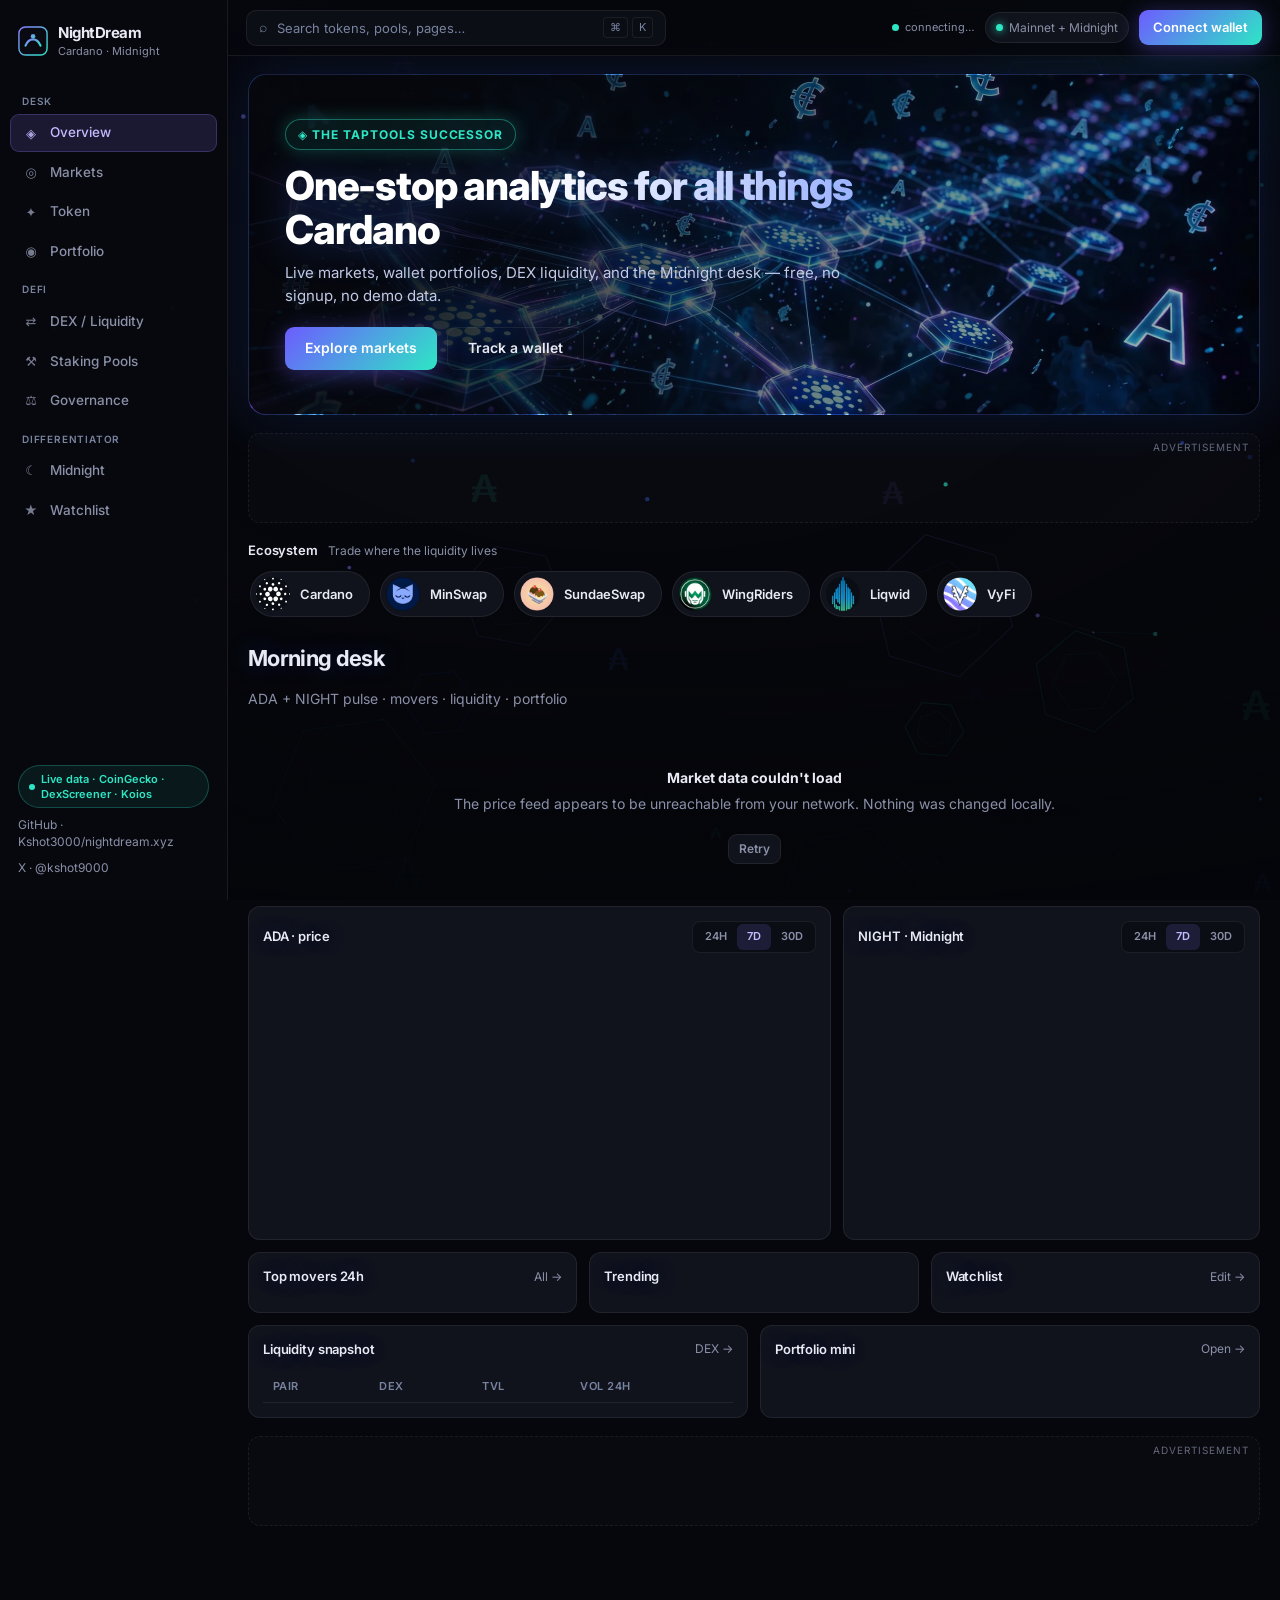
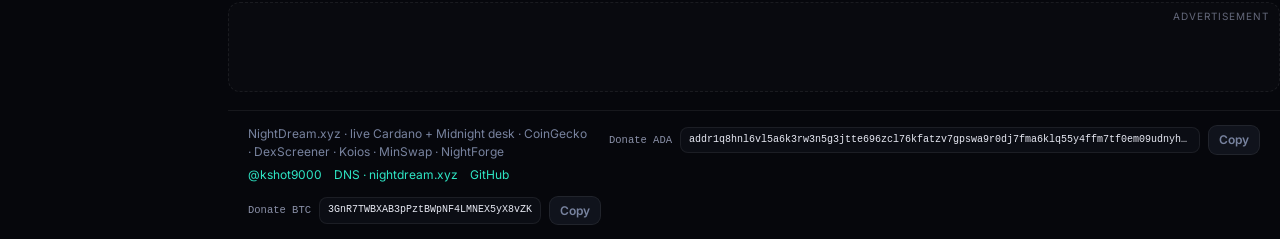
==== commit f02da3ed: "a11y: star watchlist buttons now expose aria-pressed toggle state Screen reader users previously got" ====
--- a/index.html
+++ b/index.html
@@ -542,7 +542,7 @@
   <script src="./js/live.js?v=20261002b"></script>
   <script src="./js/data.js?v=20261001a"></script>
   <script src="./js/wallet.js?v=20261001d"></script>
-  <script src="./js/app.js?v=20261002c"></script>
+  <script src="./js/app.js?v=20261002d"></script>
   <script src="./js/bg.js?v=20260928d"></script>
   <script src="./js/ads.js?v=20260928d"></script>
 </body>
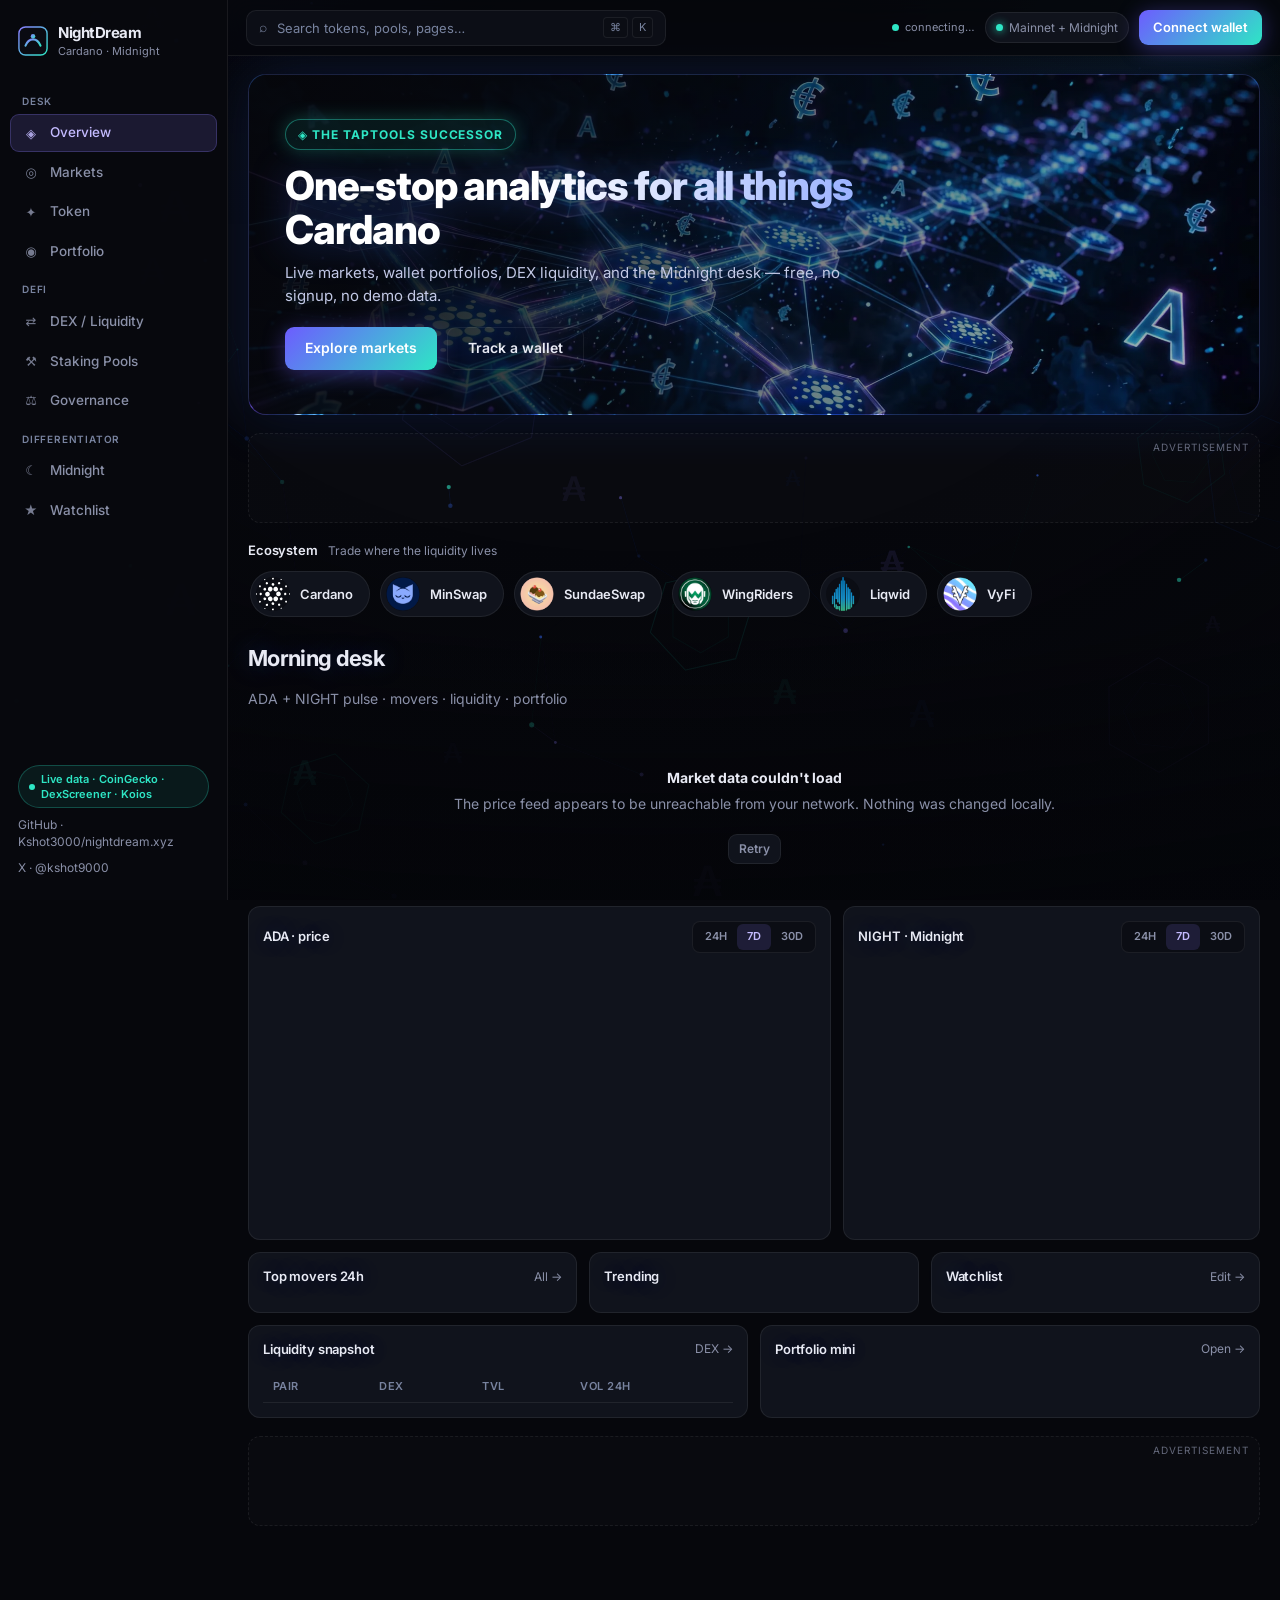
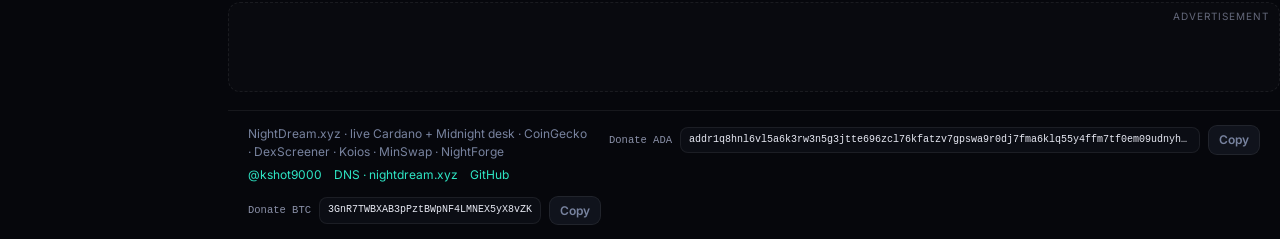
==== commit 428b09d3: "number formatting: token chart hover readouts show exact prices The candle (OHLC) and line-chart hov" ====
--- a/index.html
+++ b/index.html
@@ -542,7 +542,7 @@
   <script src="./js/live.js?v=20261002b"></script>
   <script src="./js/data.js?v=20261001a"></script>
   <script src="./js/wallet.js?v=20261001d"></script>
-  <script src="./js/app.js?v=20261002d"></script>
+  <script src="./js/app.js?v=20261002e"></script>
   <script src="./js/bg.js?v=20260928d"></script>
   <script src="./js/ads.js?v=20260928d"></script>
 </body>
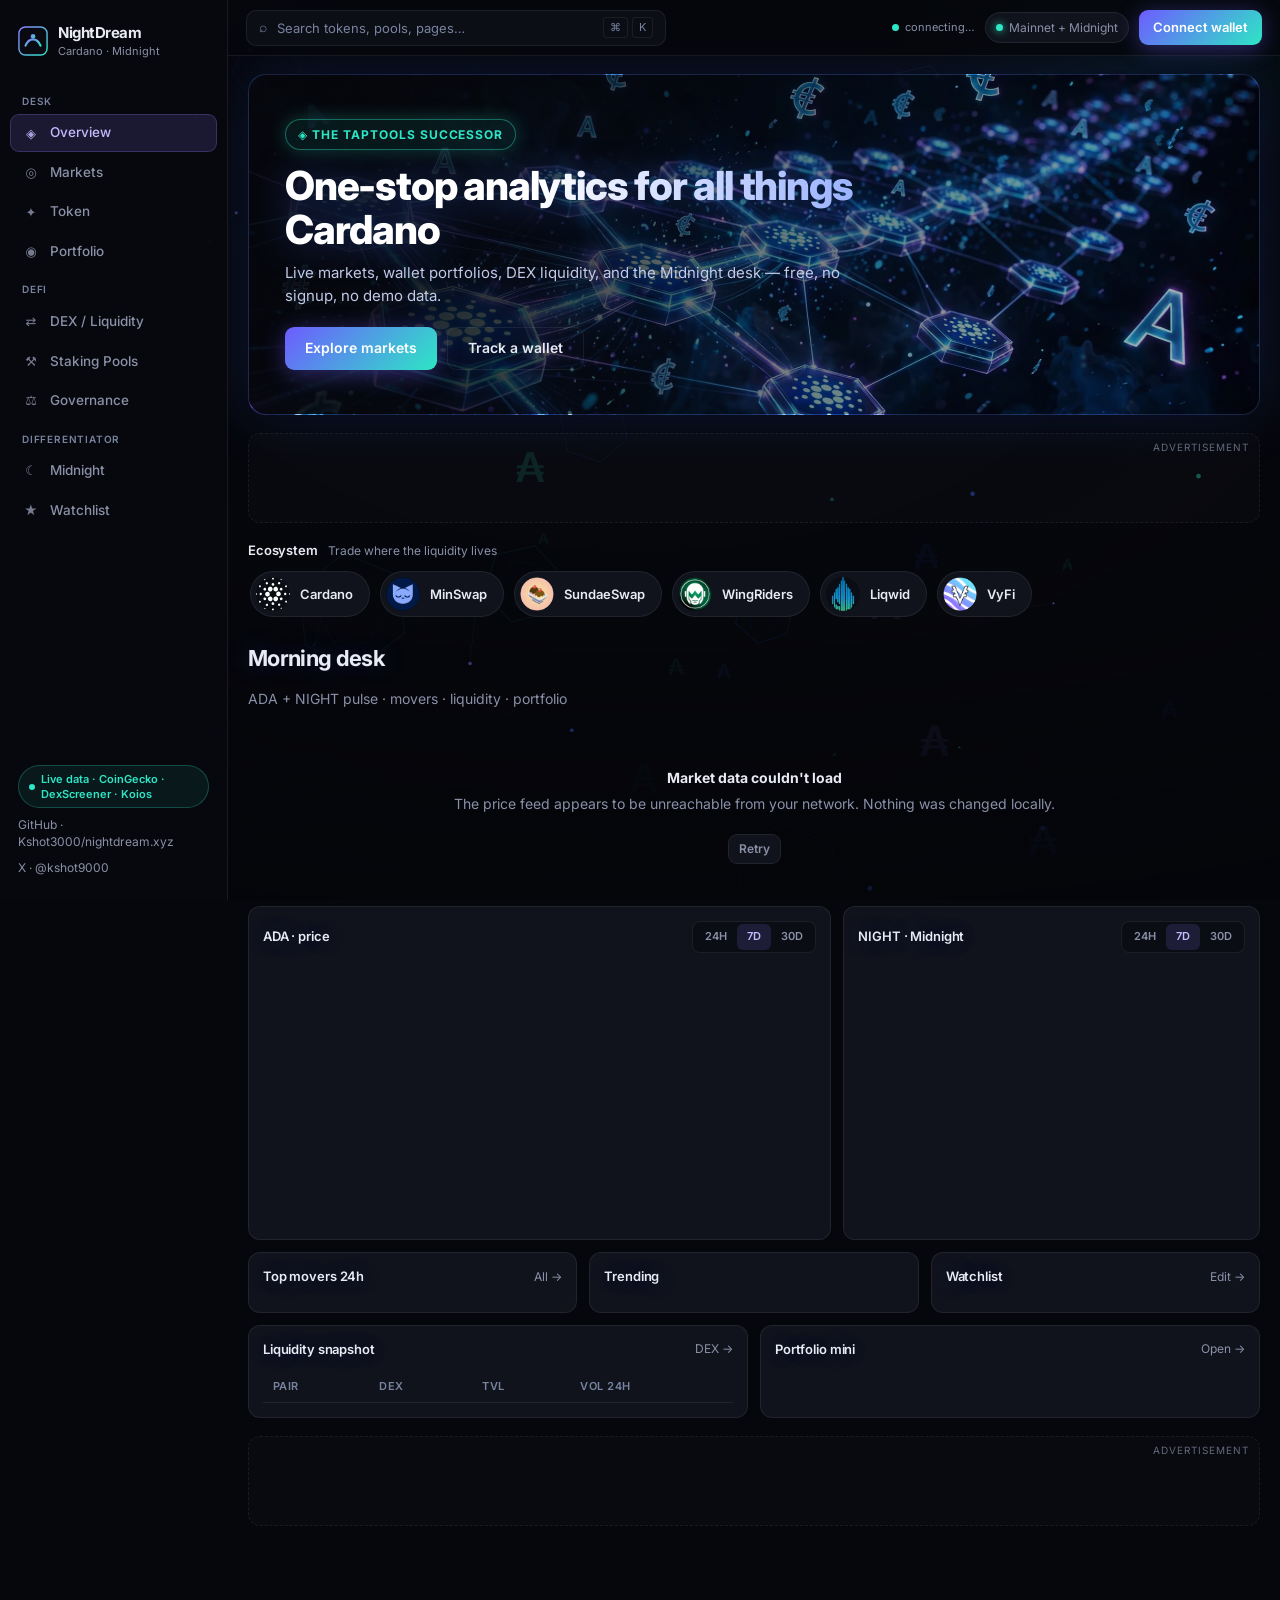
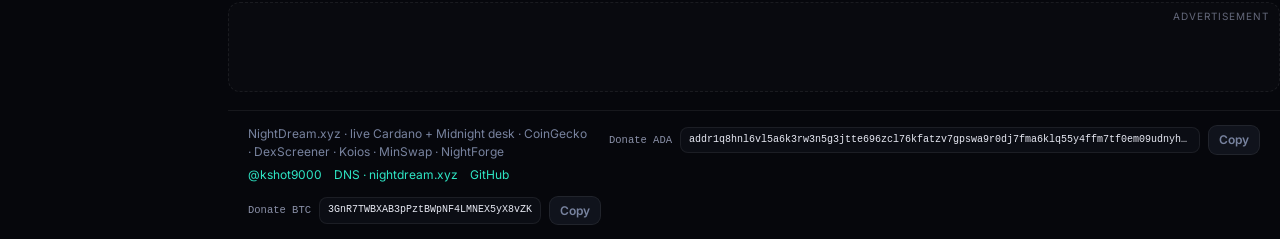
==== commit 905e090b: "skeletons/empty/error: Governance DRep table explains Koios outage instead of bare dash" ====
--- a/index.html
+++ b/index.html
@@ -542,7 +542,7 @@
   <script src="./js/live.js?v=20261002b"></script>
   <script src="./js/data.js?v=20261001a"></script>
   <script src="./js/wallet.js?v=20261001d"></script>
-  <script src="./js/app.js?v=20261002e"></script>
+  <script src="./js/app.js?v=20261003a"></script>
   <script src="./js/bg.js?v=20260928d"></script>
   <script src="./js/ads.js?v=20260928d"></script>
 </body>
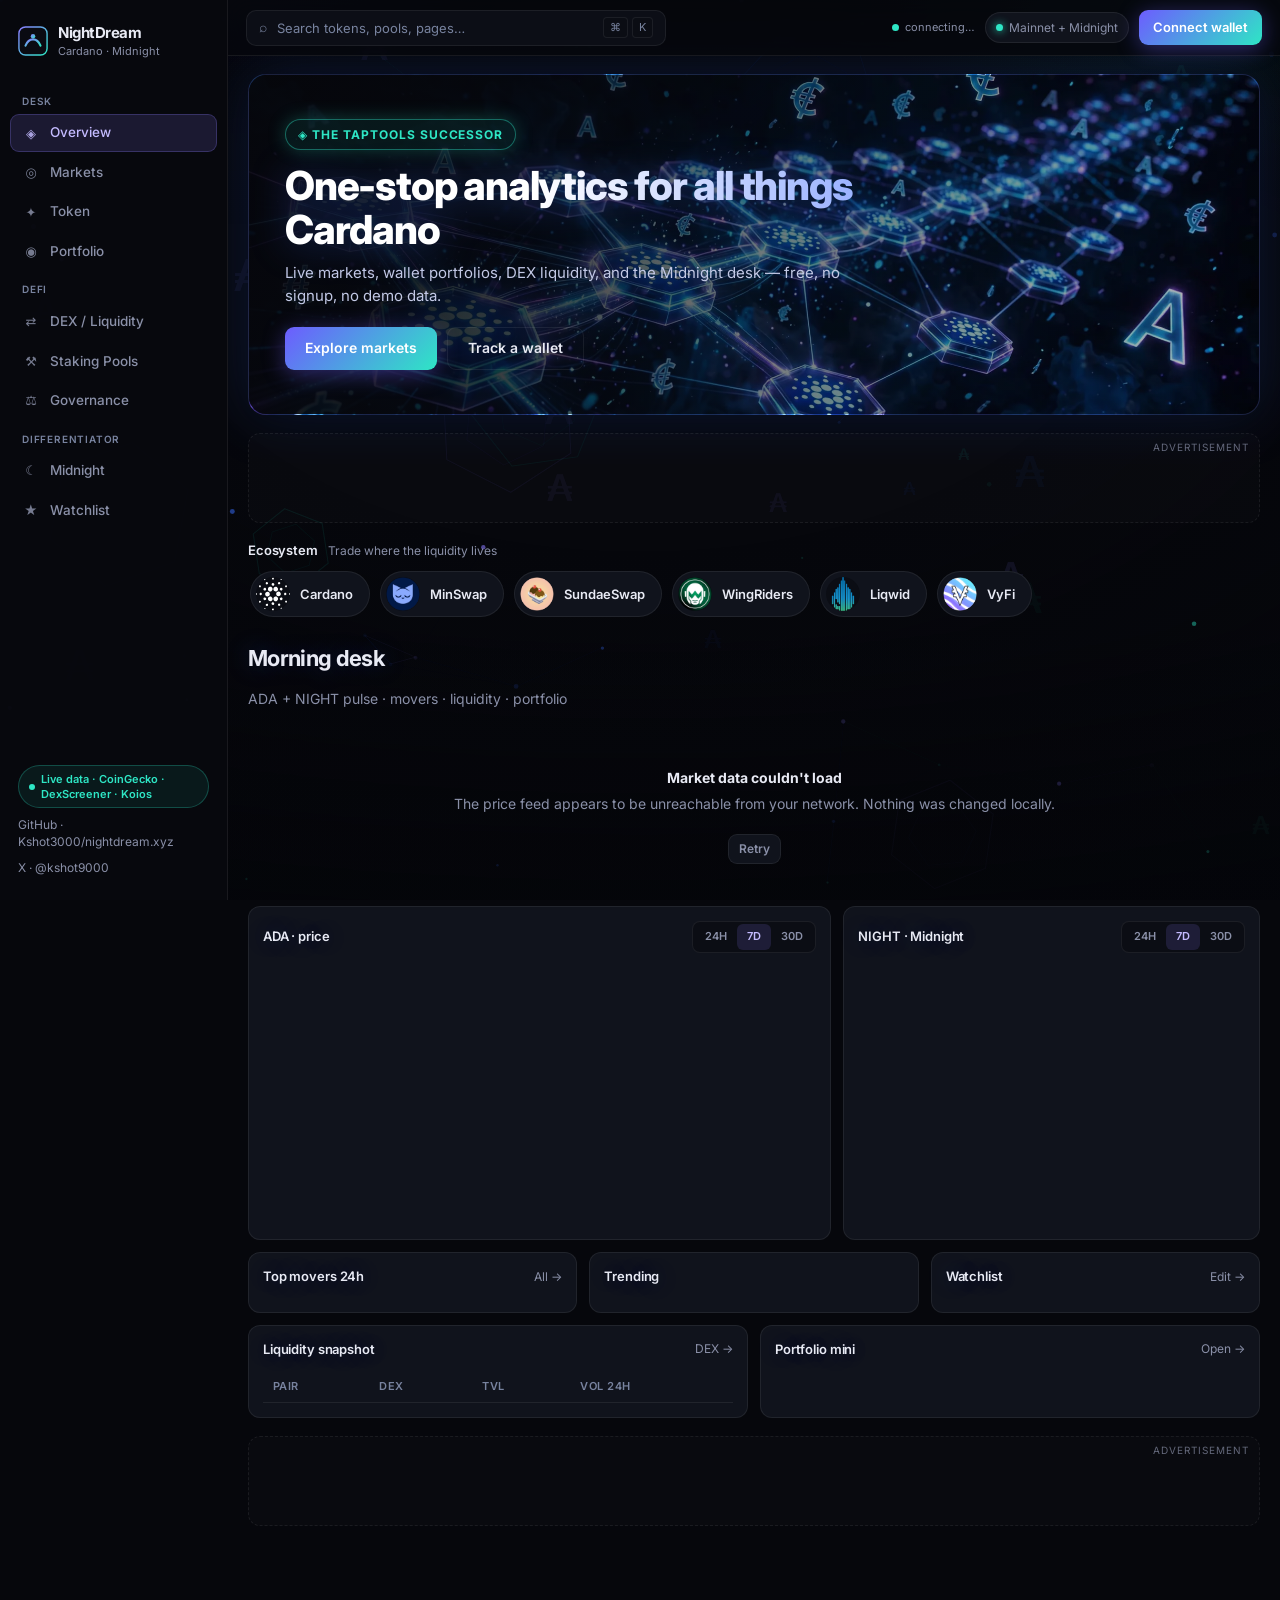
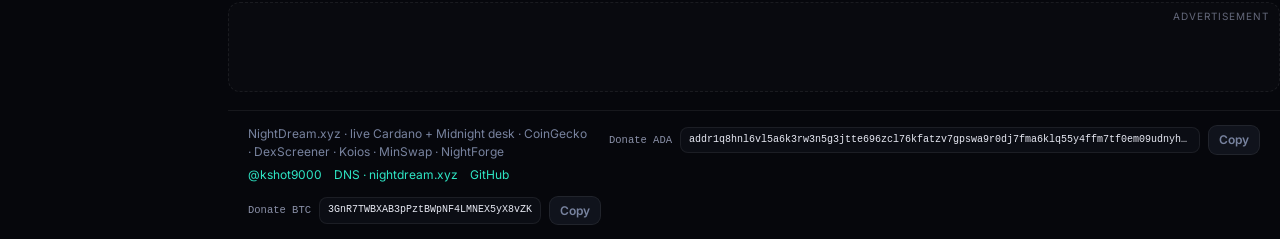
==== commit 4e13e9e3: "perf: preconnect GeckoTerminal API origin (live DEX pools source was the only data origin missing on" ====
--- a/index.html
+++ b/index.html
@@ -26,6 +26,7 @@
   <link rel="preconnect" href="https://api.koios.rest" />
   <link rel="preconnect" href="https://agg-api.minswap.org" />
   <link rel="preconnect" href="https://api.dexscreener.com" />
+  <link rel="preconnect" href="https://api.geckoterminal.com" />
   <link rel="preconnect" href="https://mainnet.nightforge.jp" />
   <link href="https://fonts.googleapis.com/css2?family=Inter:wght@400;500;600;700;800&display=swap" rel="stylesheet" />
   <link rel="stylesheet" href="./css/styles.css?v=20261001b" />
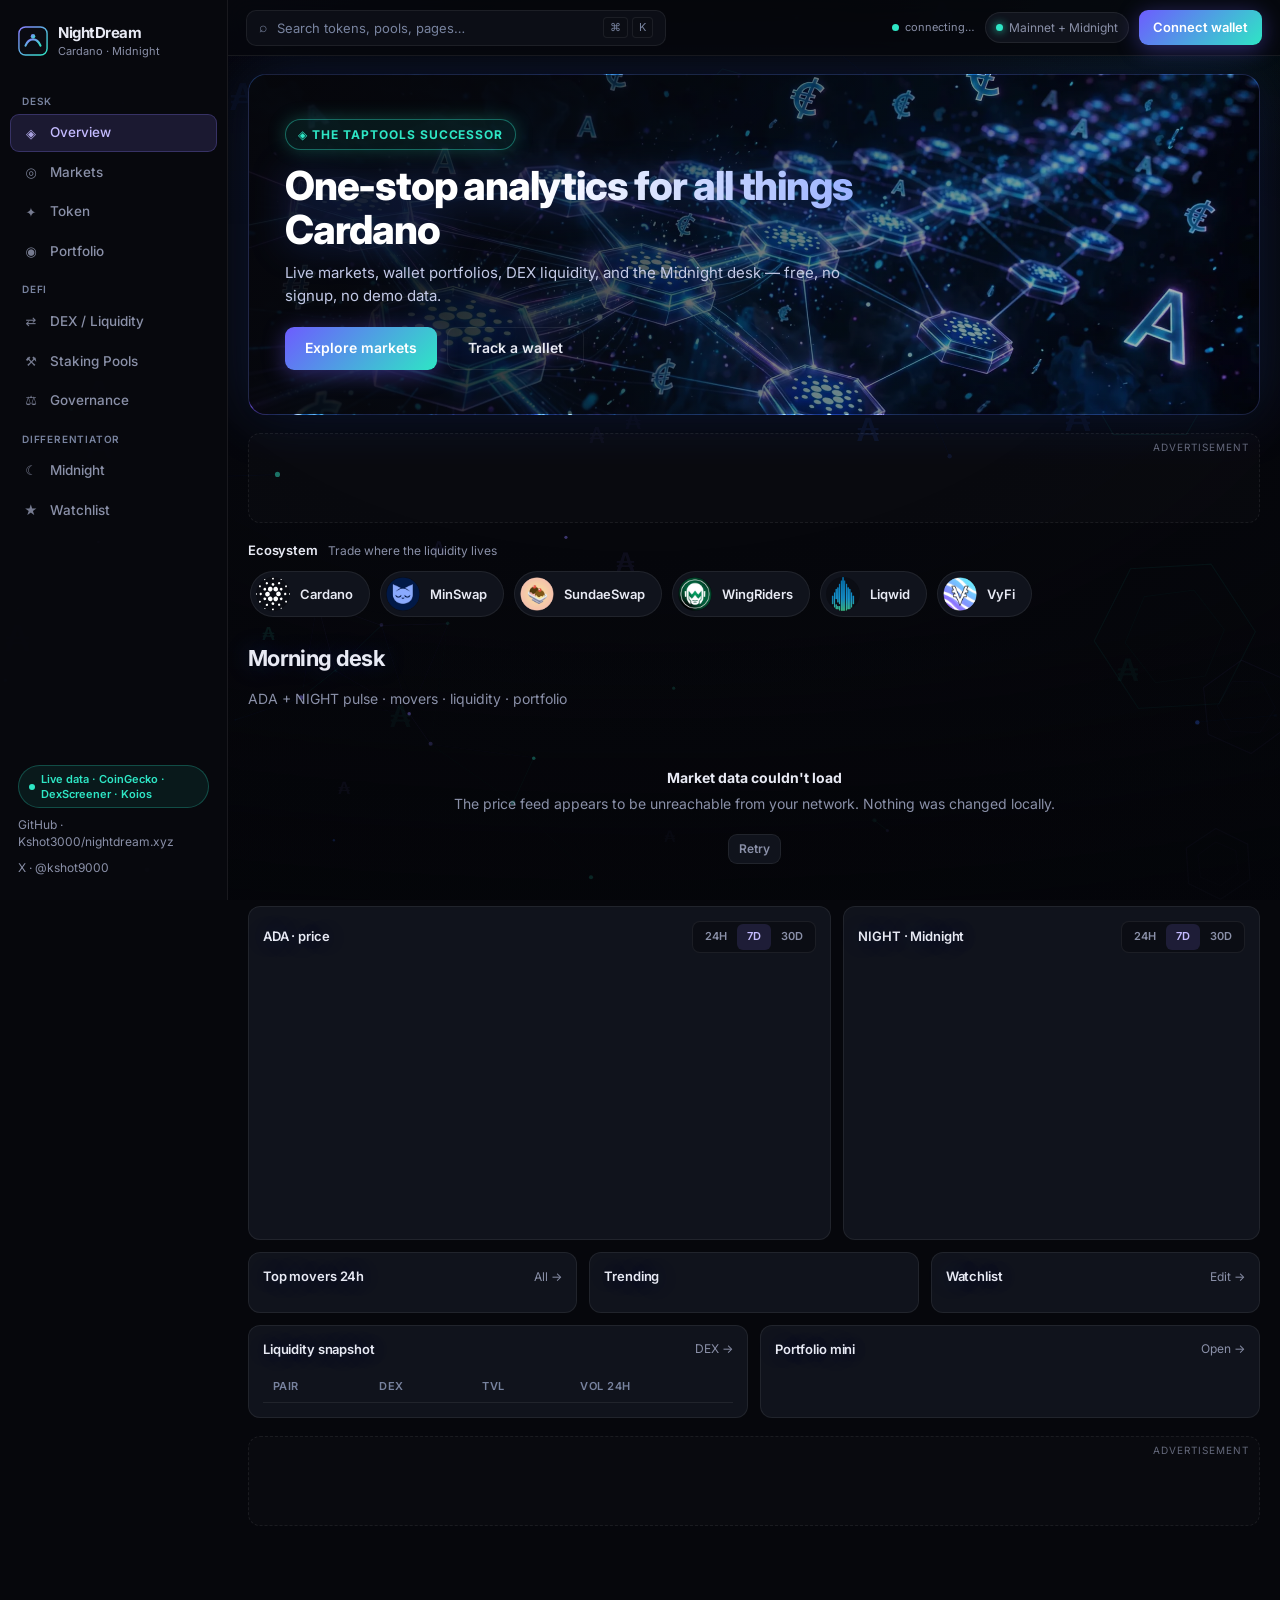
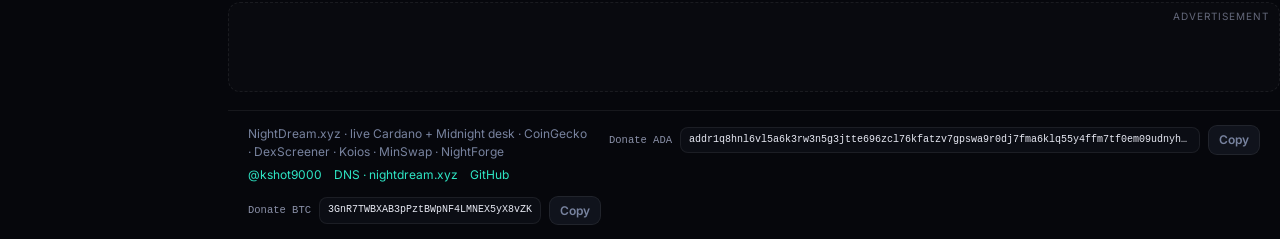
==== commit 95c95f2e: "a11y: watch-address inputs get aria-labels (were placeholder-only, invisible to screen readers)" ====
--- a/index.html
+++ b/index.html
@@ -543,7 +543,7 @@
   <script src="./js/live.js?v=20261002b"></script>
   <script src="./js/data.js?v=20261001a"></script>
   <script src="./js/wallet.js?v=20261001d"></script>
-  <script src="./js/app.js?v=20261003a"></script>
+  <script src="./js/app.js?v=20261003b"></script>
   <script src="./js/bg.js?v=20260928d"></script>
   <script src="./js/ads.js?v=20260928d"></script>
 </body>
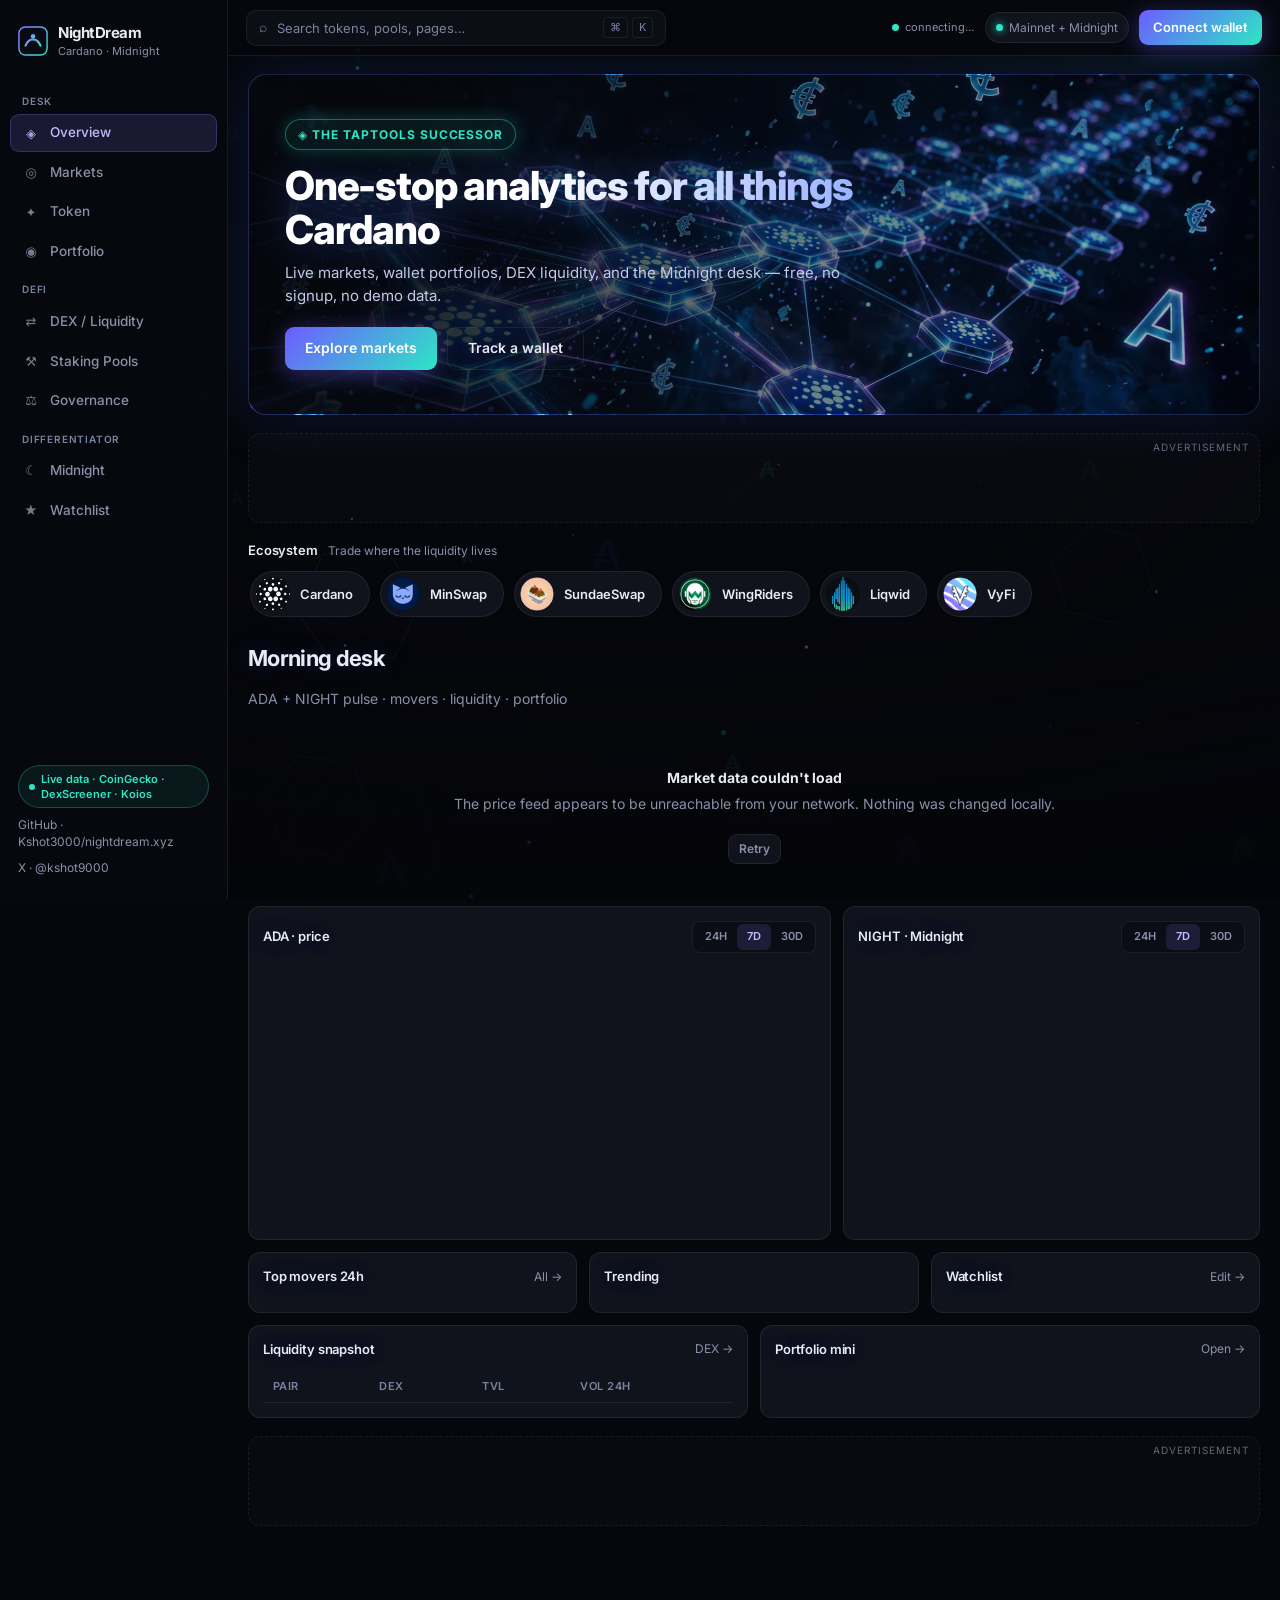
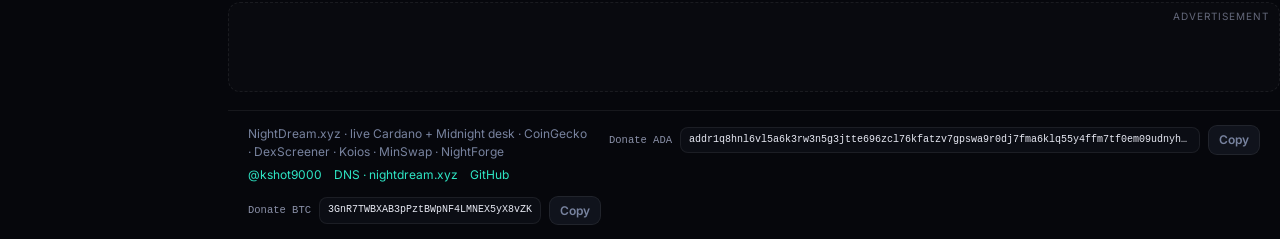
==== commit 7d4a976b: "keyboard: sortable Markets + Staking headers are focusable, Enter/Space-operable, with aria-sort Bot" ====
--- a/index.html
+++ b/index.html
@@ -217,13 +217,13 @@
                     <tr>
                       <th>★</th>
                       <th>#</th>
-                      <th data-sort="ticker">Token</th>
-                      <th data-sort="price">Price</th>
-                      <th data-sort="ch1h">1h</th>
-                      <th data-sort="ch24">24h</th>
-                      <th data-sort="ch7d">7d</th>
-                      <th data-sort="vol">Vol 24h</th>
-                      <th data-sort="mcap">Mkt Cap</th>
+                      <th data-sort="ticker" tabindex="0">Token</th>
+                      <th data-sort="price" tabindex="0">Price</th>
+                      <th data-sort="ch1h" tabindex="0">1h</th>
+                      <th data-sort="ch24" tabindex="0">24h</th>
+                      <th data-sort="ch7d" tabindex="0">7d</th>
+                      <th data-sort="vol" tabindex="0">Vol 24h</th>
+                      <th data-sort="mcap" tabindex="0" aria-sort="descending">Mkt Cap</th>
                     </tr>
                   </thead>
                   <tbody></tbody>
@@ -327,7 +327,7 @@
             </div>
             <div class="table-wrap">
               <table class="data-table" id="stakePoolsTable">
-                <thead><tr><th data-sort="pool">Pool</th><th data-sort="stake">Active stake</th><th data-sort="sat">Saturation</th><th data-sort="margin">Margin</th><th data-sort="pledge">Pledge</th><th data-sort="delegators">Delegators</th><th data-sort="blocks">Blocks</th></tr></thead>
+                <thead><tr><th data-sort="pool" tabindex="0">Pool</th><th data-sort="stake" tabindex="0" aria-sort="descending">Active stake</th><th data-sort="sat" tabindex="0">Saturation</th><th data-sort="margin" tabindex="0">Margin</th><th data-sort="pledge" tabindex="0">Pledge</th><th data-sort="delegators" tabindex="0">Delegators</th><th data-sort="blocks" tabindex="0">Blocks</th></tr></thead>
                 <tbody></tbody>
               </table>
             </div>
@@ -543,7 +543,7 @@
   <script src="./js/live.js?v=20261002b"></script>
   <script src="./js/data.js?v=20261001a"></script>
   <script src="./js/wallet.js?v=20261001d"></script>
-  <script src="./js/app.js?v=20261003b"></script>
+  <script src="./js/app.js?v=20261003c"></script>
   <script src="./js/bg.js?v=20260928d"></script>
   <script src="./js/ads.js?v=20260928d"></script>
 </body>
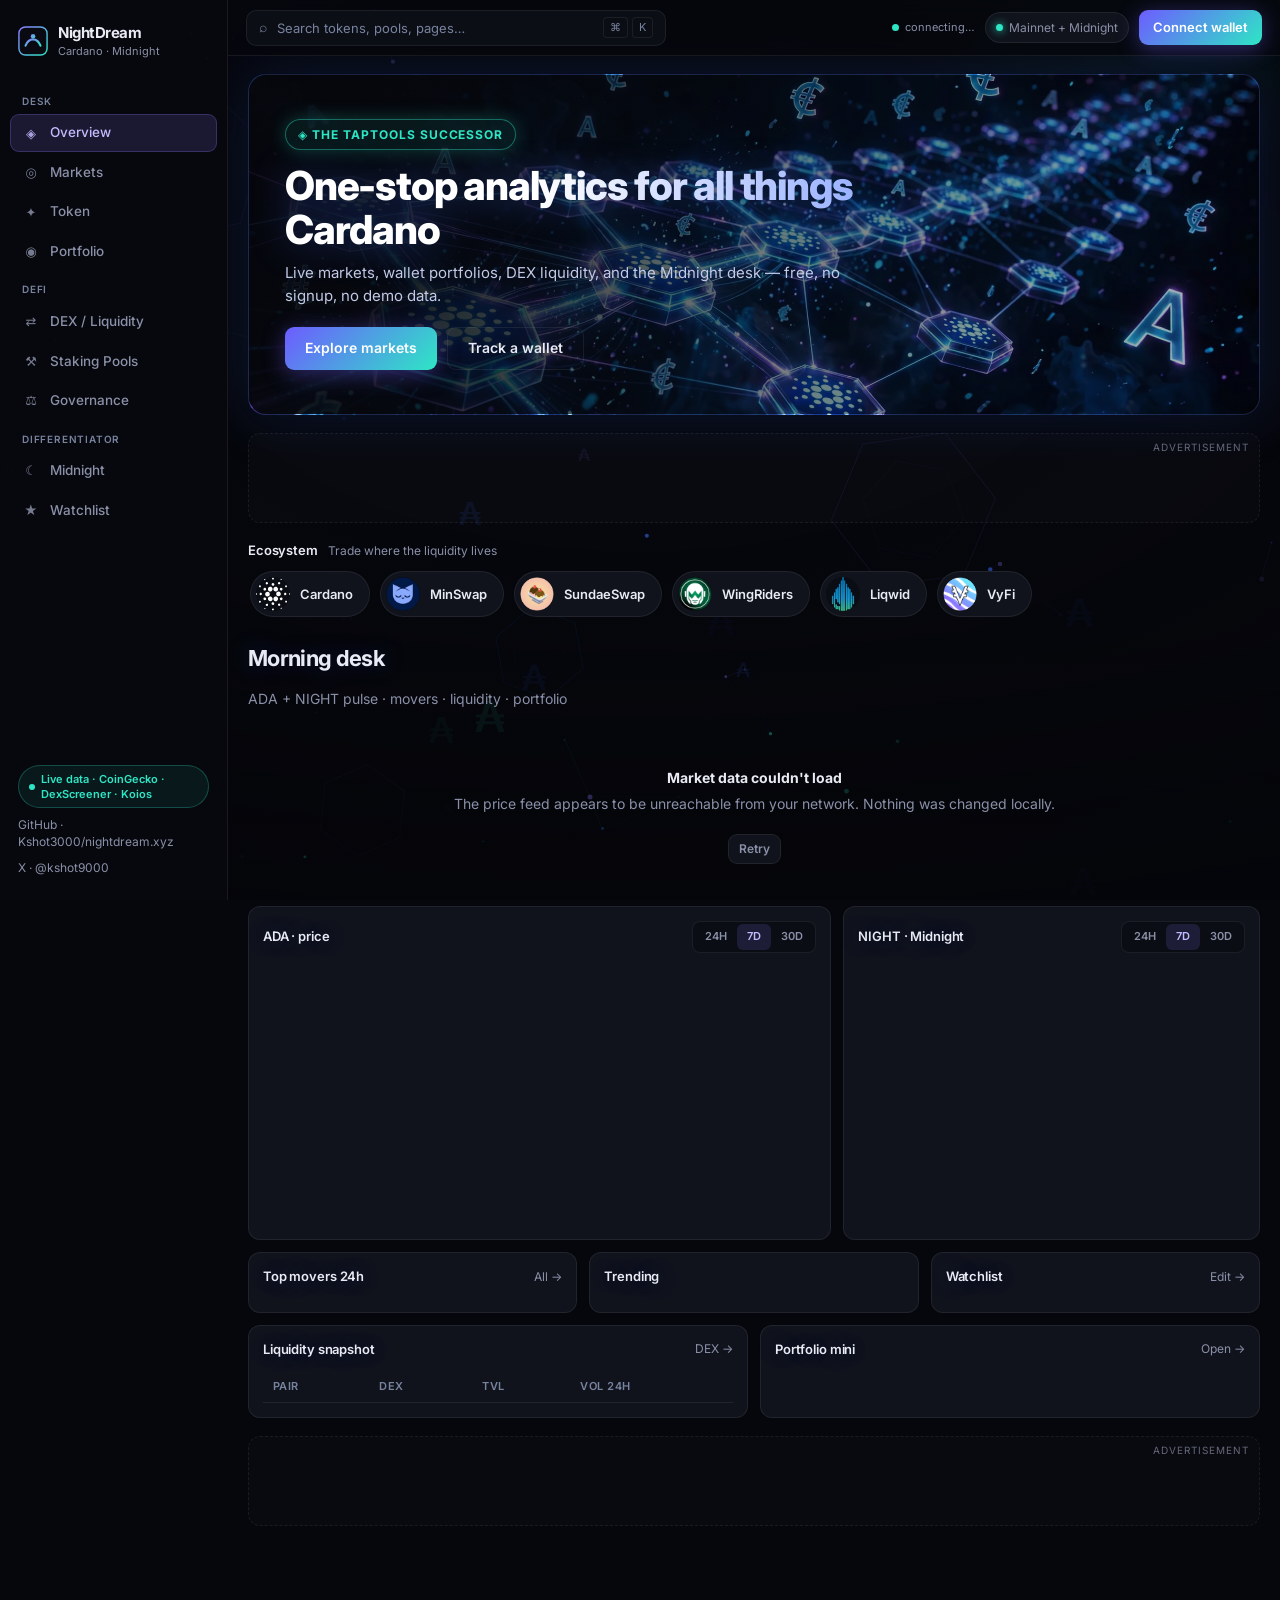
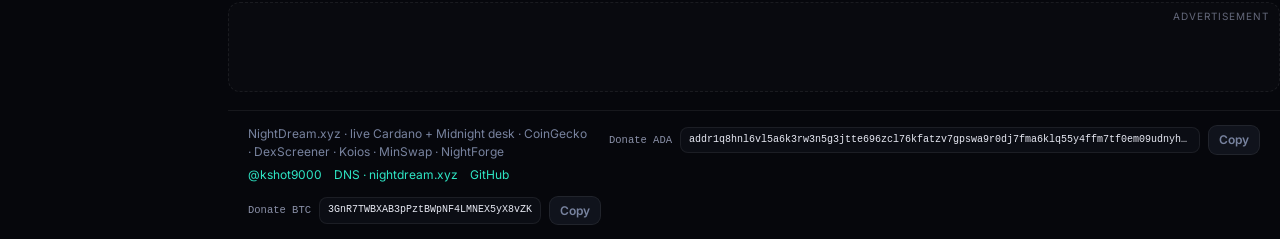
==== commit a30d738d: "mobile: extend iOS 16px zoom floor to token picker + panel-head searches (stake/gov were 13-14px, au" ====
--- a/index.html
+++ b/index.html
@@ -29,7 +29,7 @@
   <link rel="preconnect" href="https://api.geckoterminal.com" />
   <link rel="preconnect" href="https://mainnet.nightforge.jp" />
   <link href="https://fonts.googleapis.com/css2?family=Inter:wght@400;500;600;700;800&display=swap" rel="stylesheet" />
-  <link rel="stylesheet" href="./css/styles.css?v=20261001b" />
+  <link rel="stylesheet" href="./css/styles.css?v=20261003a" />
   <link rel="stylesheet" href="./css/fx.css?v=20260928d" />
   <!-- Preload the above-the-fold hero background (CSS background image, not discoverable by the preloader) -->
   <link rel="preload" as="image" href="./assets/hero-cardano.webp" fetchpriority="high" />
--- a/css/styles.css
+++ b/css/styles.css
@@ -818,9 +818,12 @@
   /* iOS Safari auto-zooms the page when an input with font-size < 16px
      receives focus — hold the 16px floor on focusable fields so the
      viewport stays put on the filter bar, the command palette, the
-     DUST calculator, and the watchlist address trackers. */
+     DUST calculator, the watchlist address trackers, the panel-head
+     searches (stake pools / governance, which inherit the 14px body
+     size), and the token-detail picker select (13px at desktop). */
   .cmdk input, .filters input, .filters select,
-  .calc-box input, .input, .search input { font-size: 16px; }
+  .calc-box input, .input, .search input,
+  .panel-head input, .token-picker { font-size: 16px; }
 }
 
 /* ---------- Ad slots (hidden until ads enabled) ---------- */
